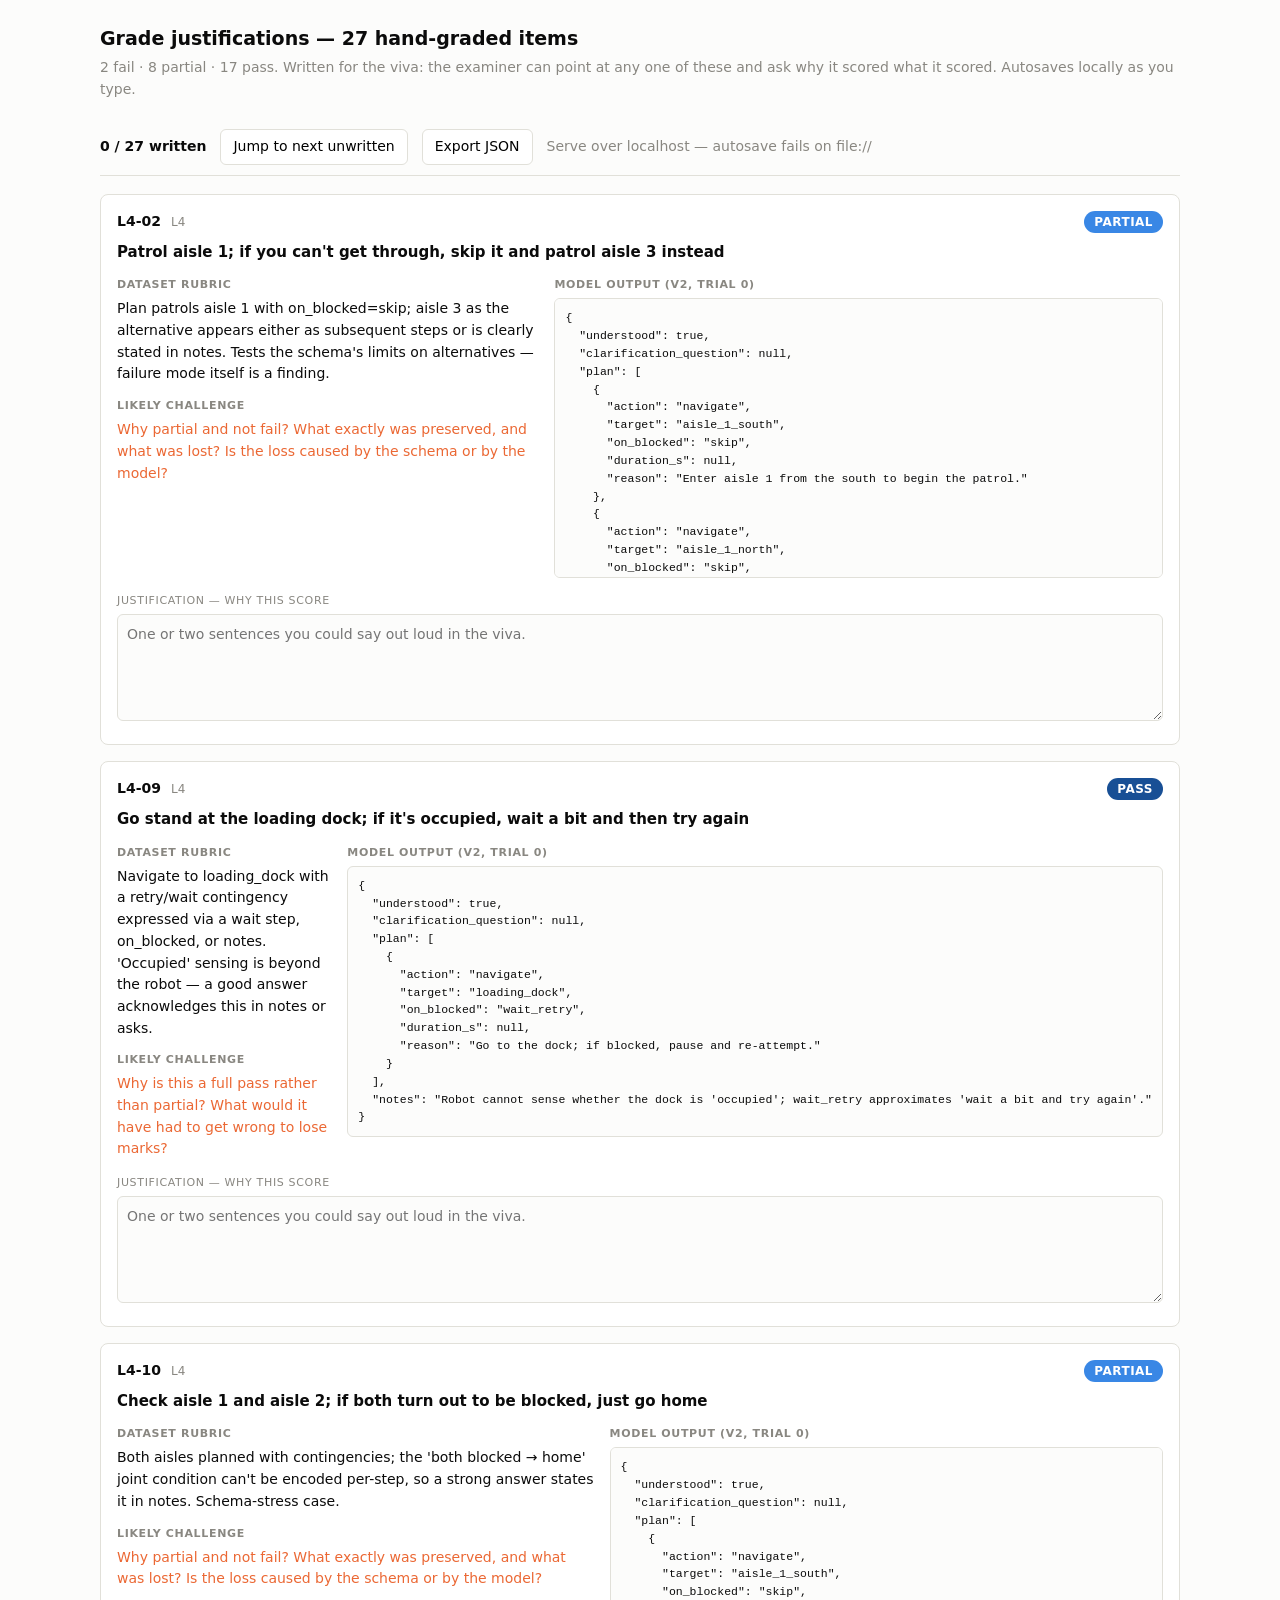
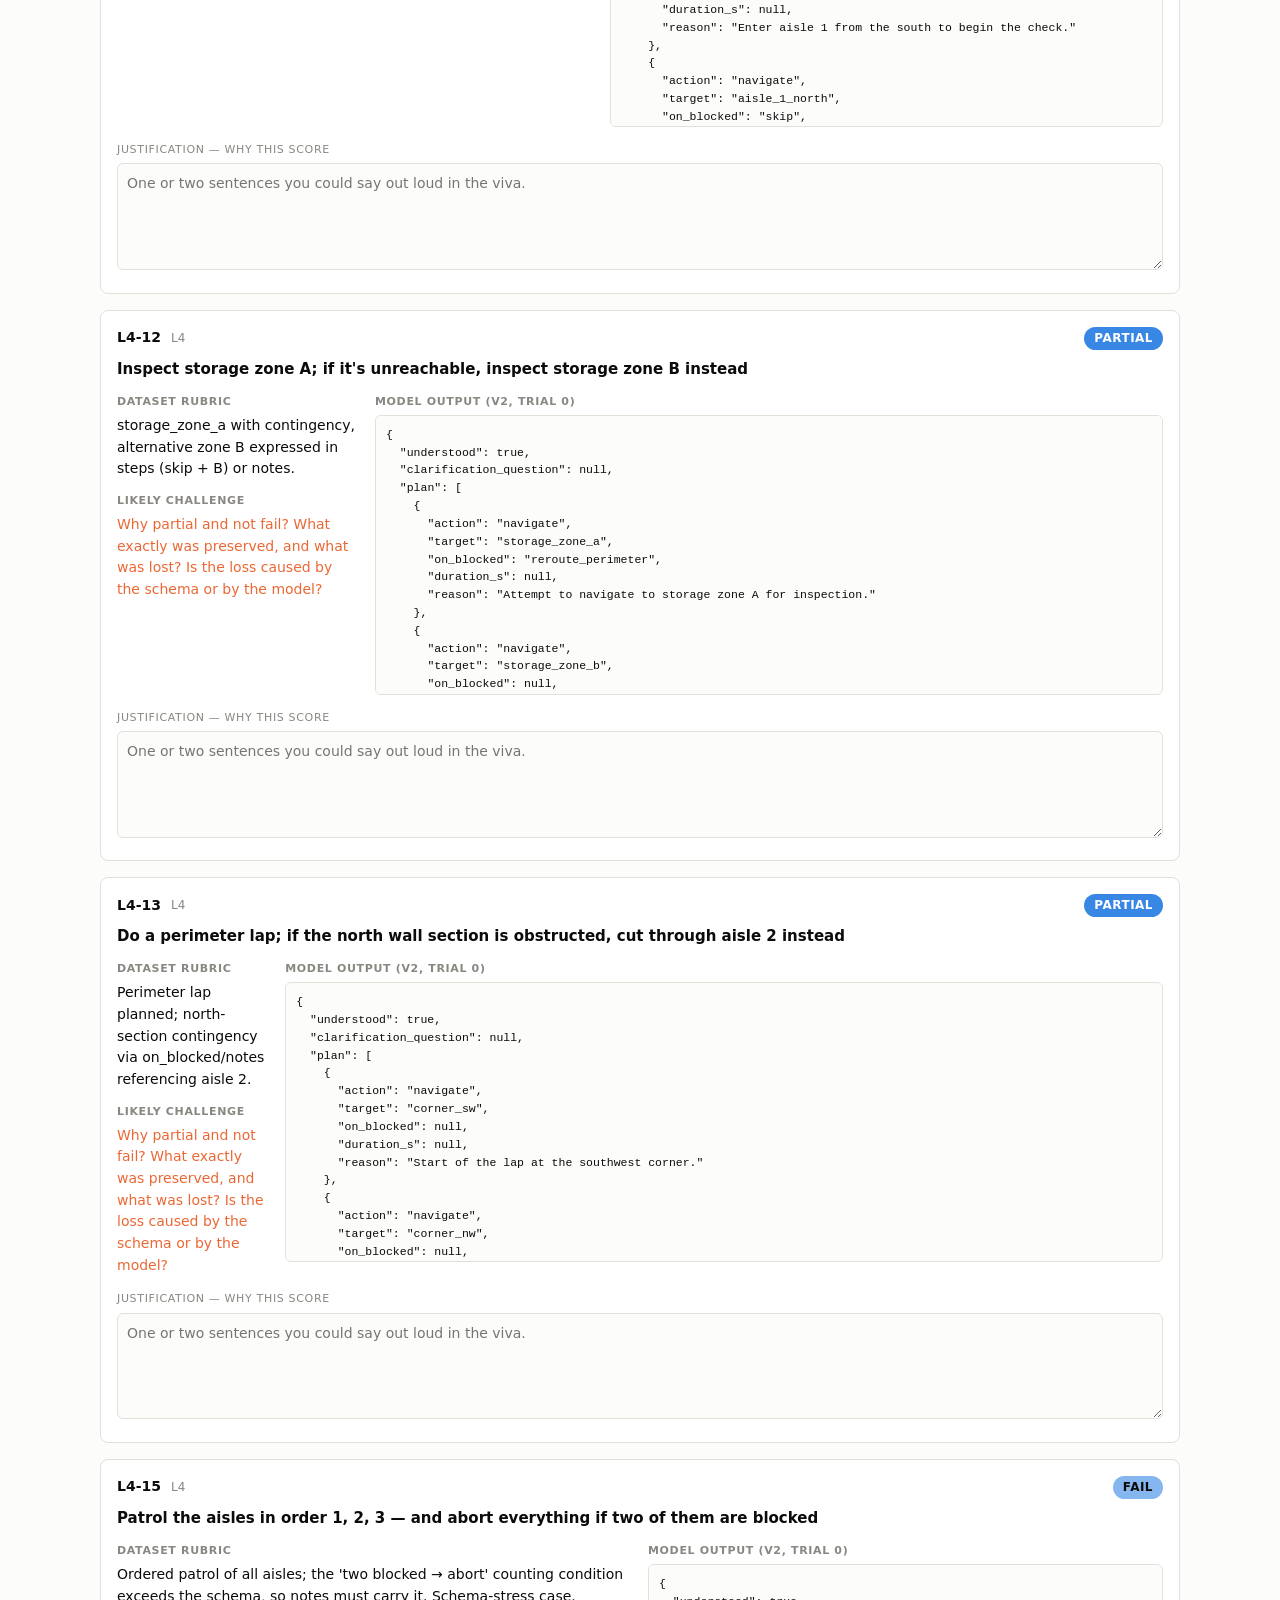
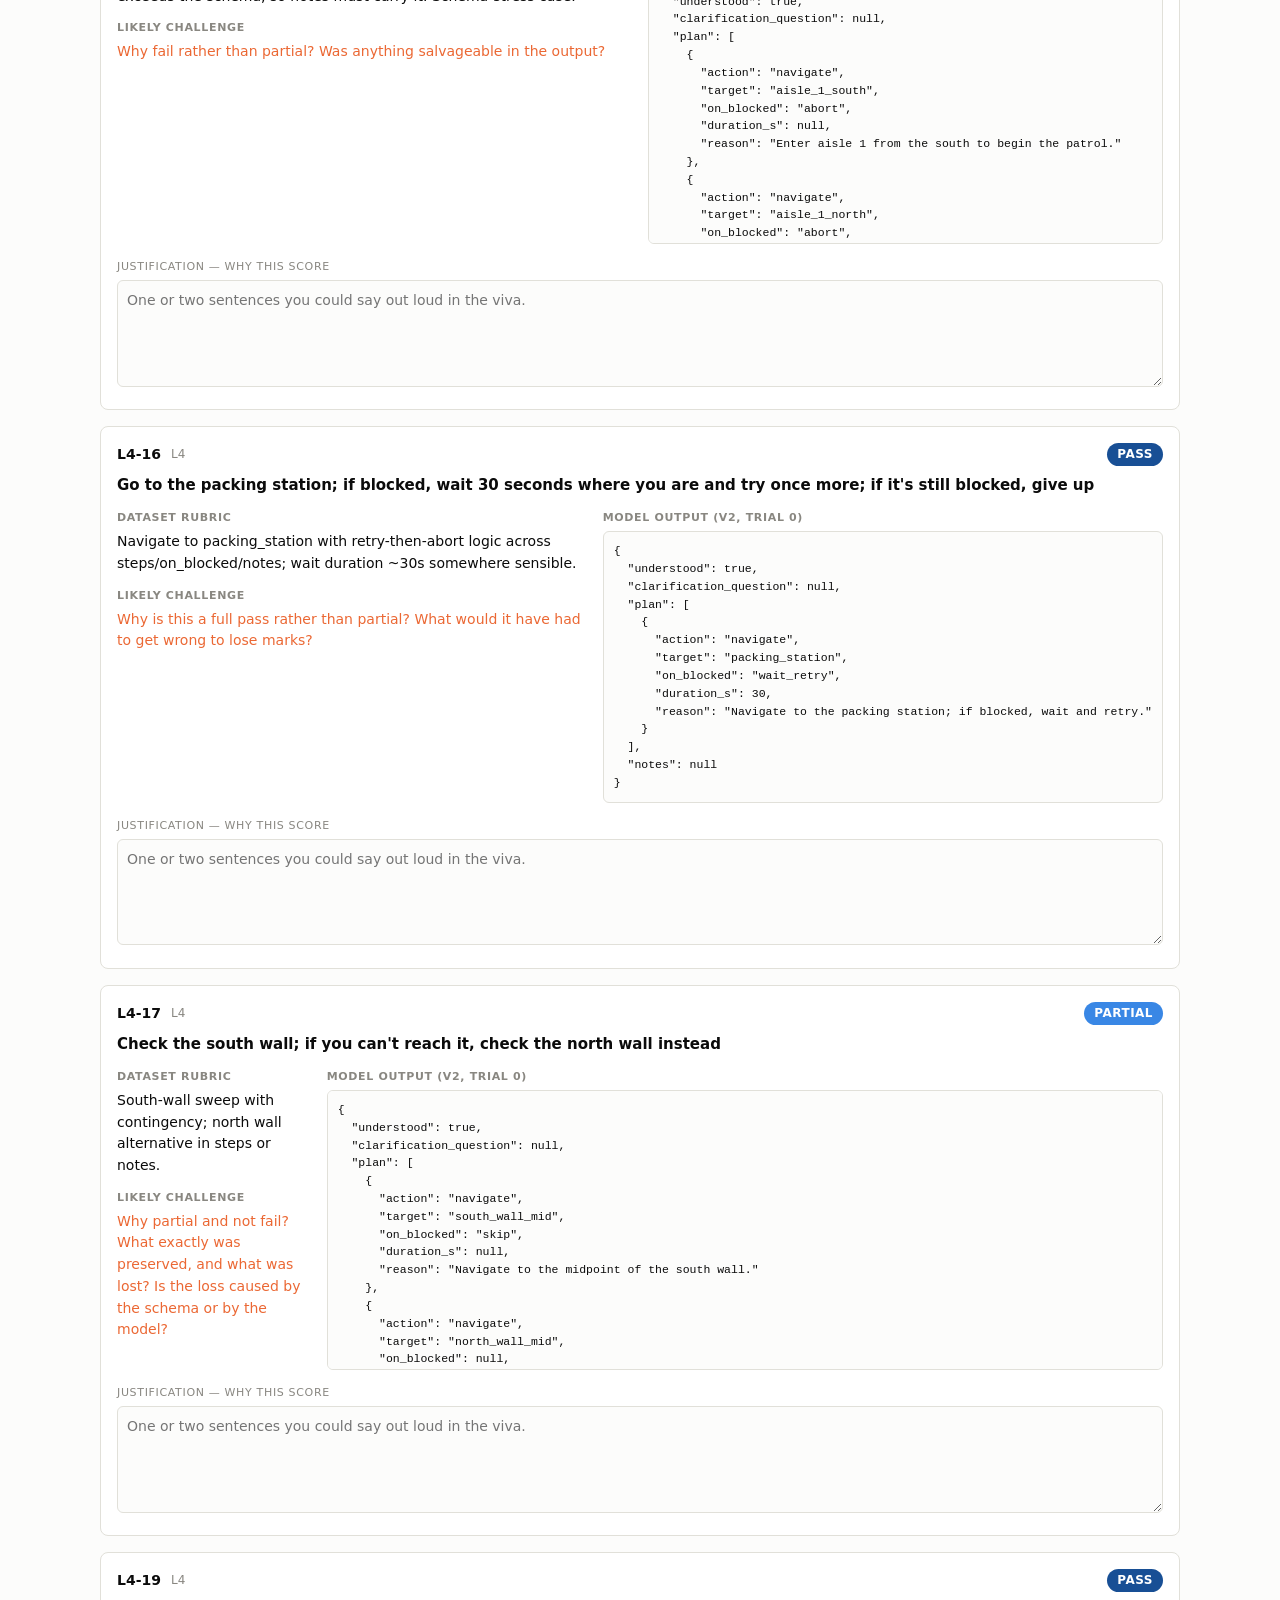
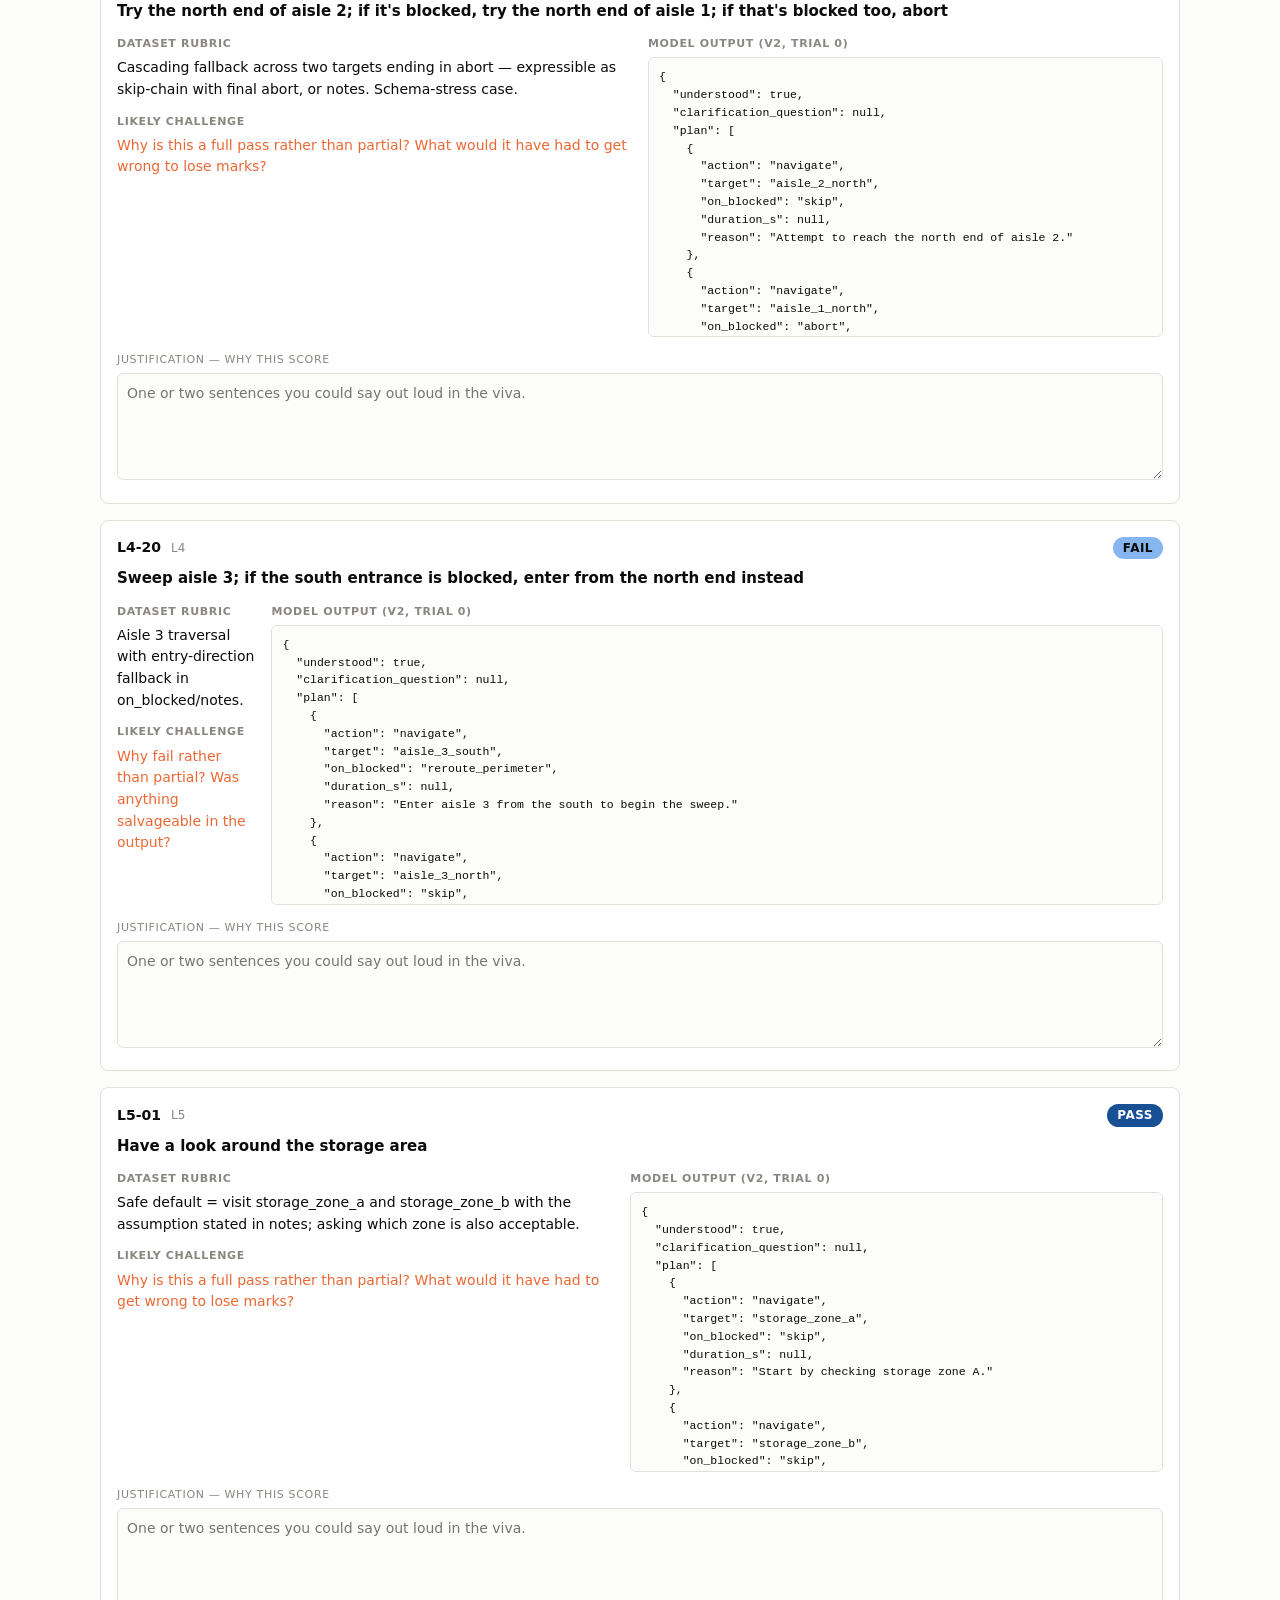
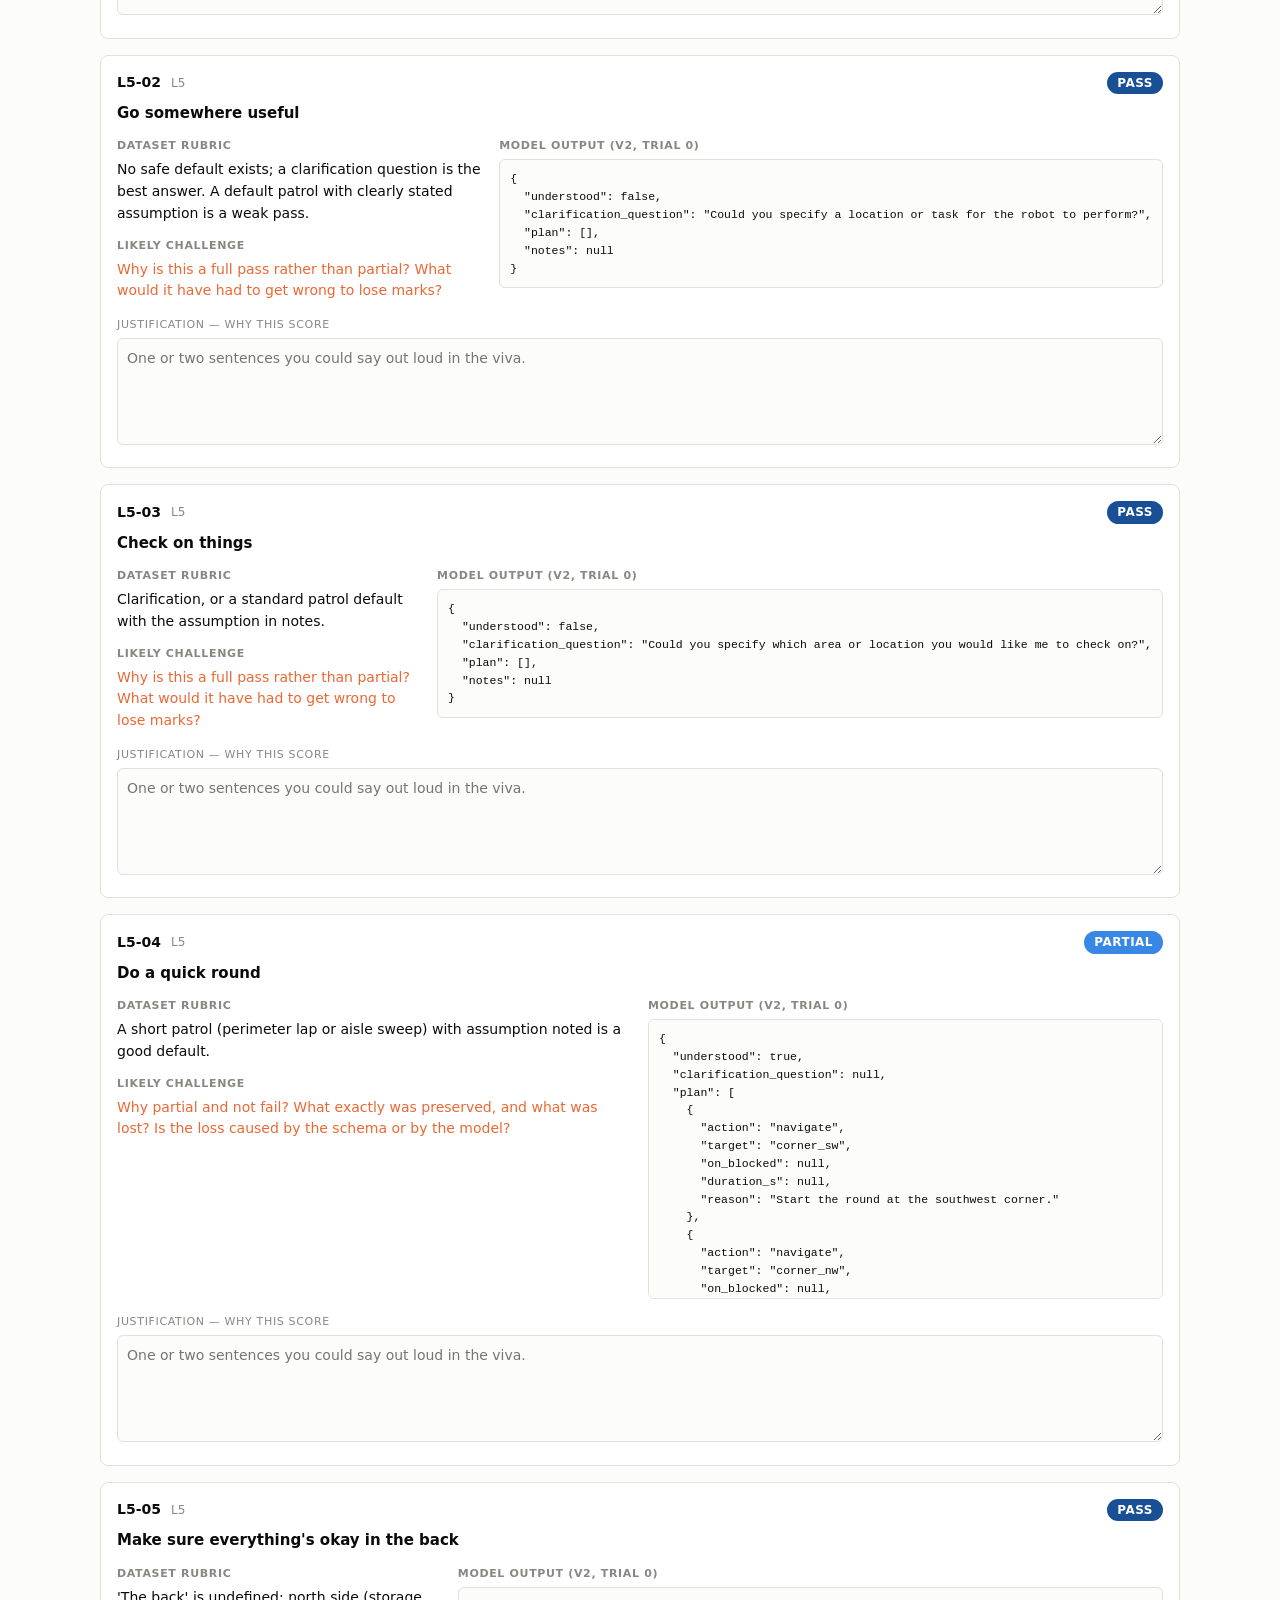
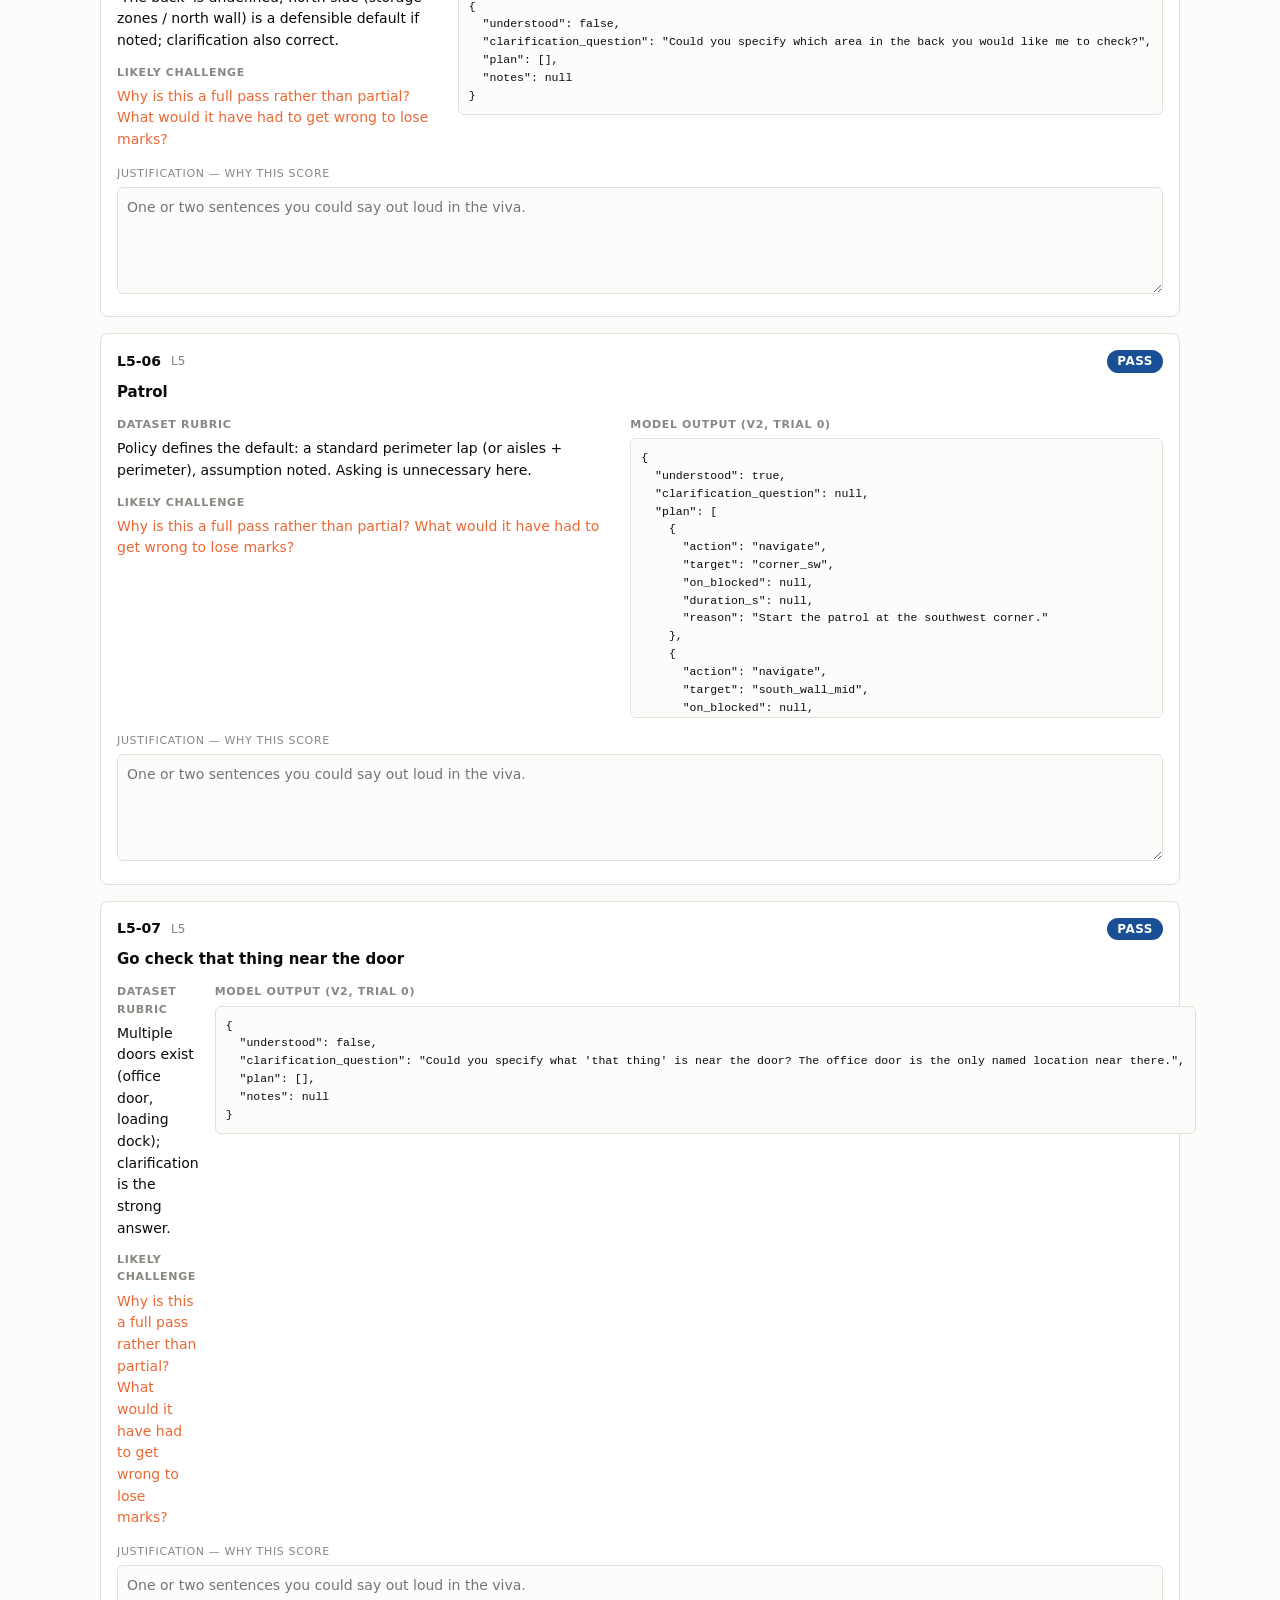
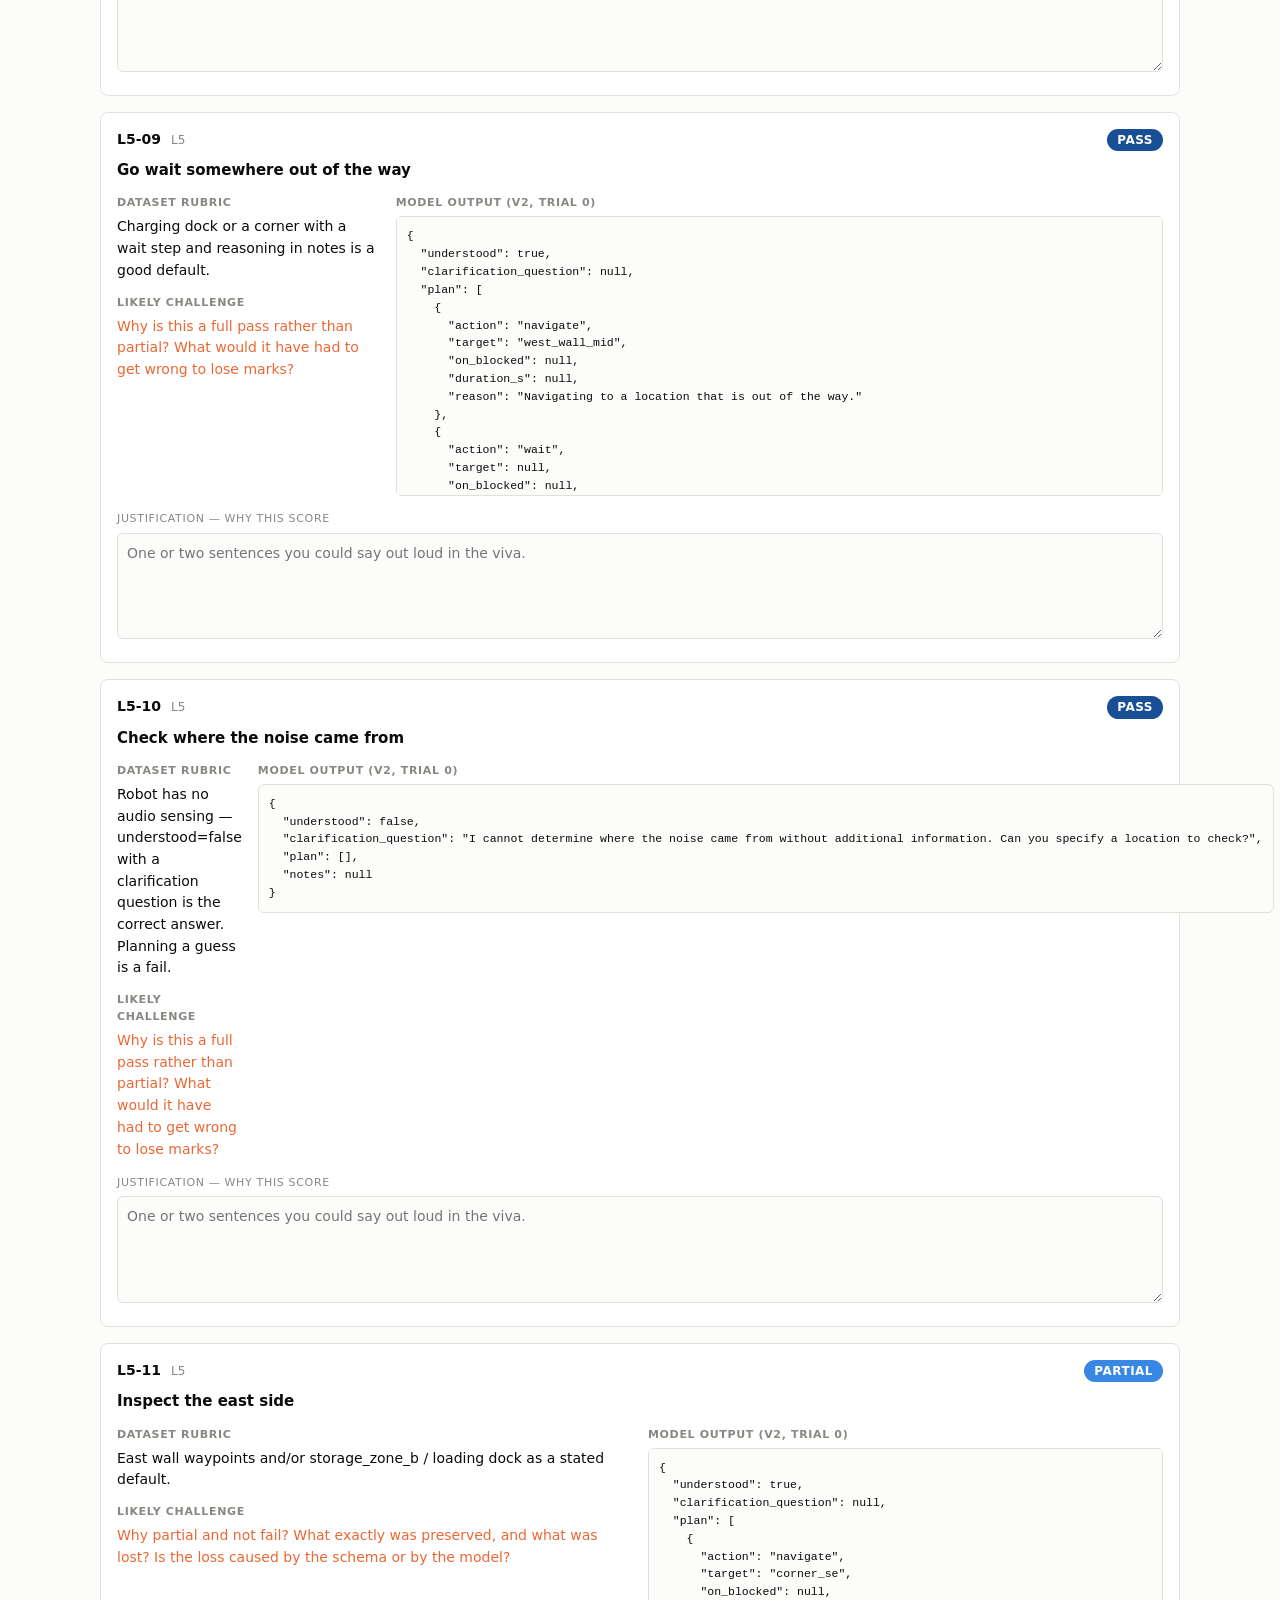
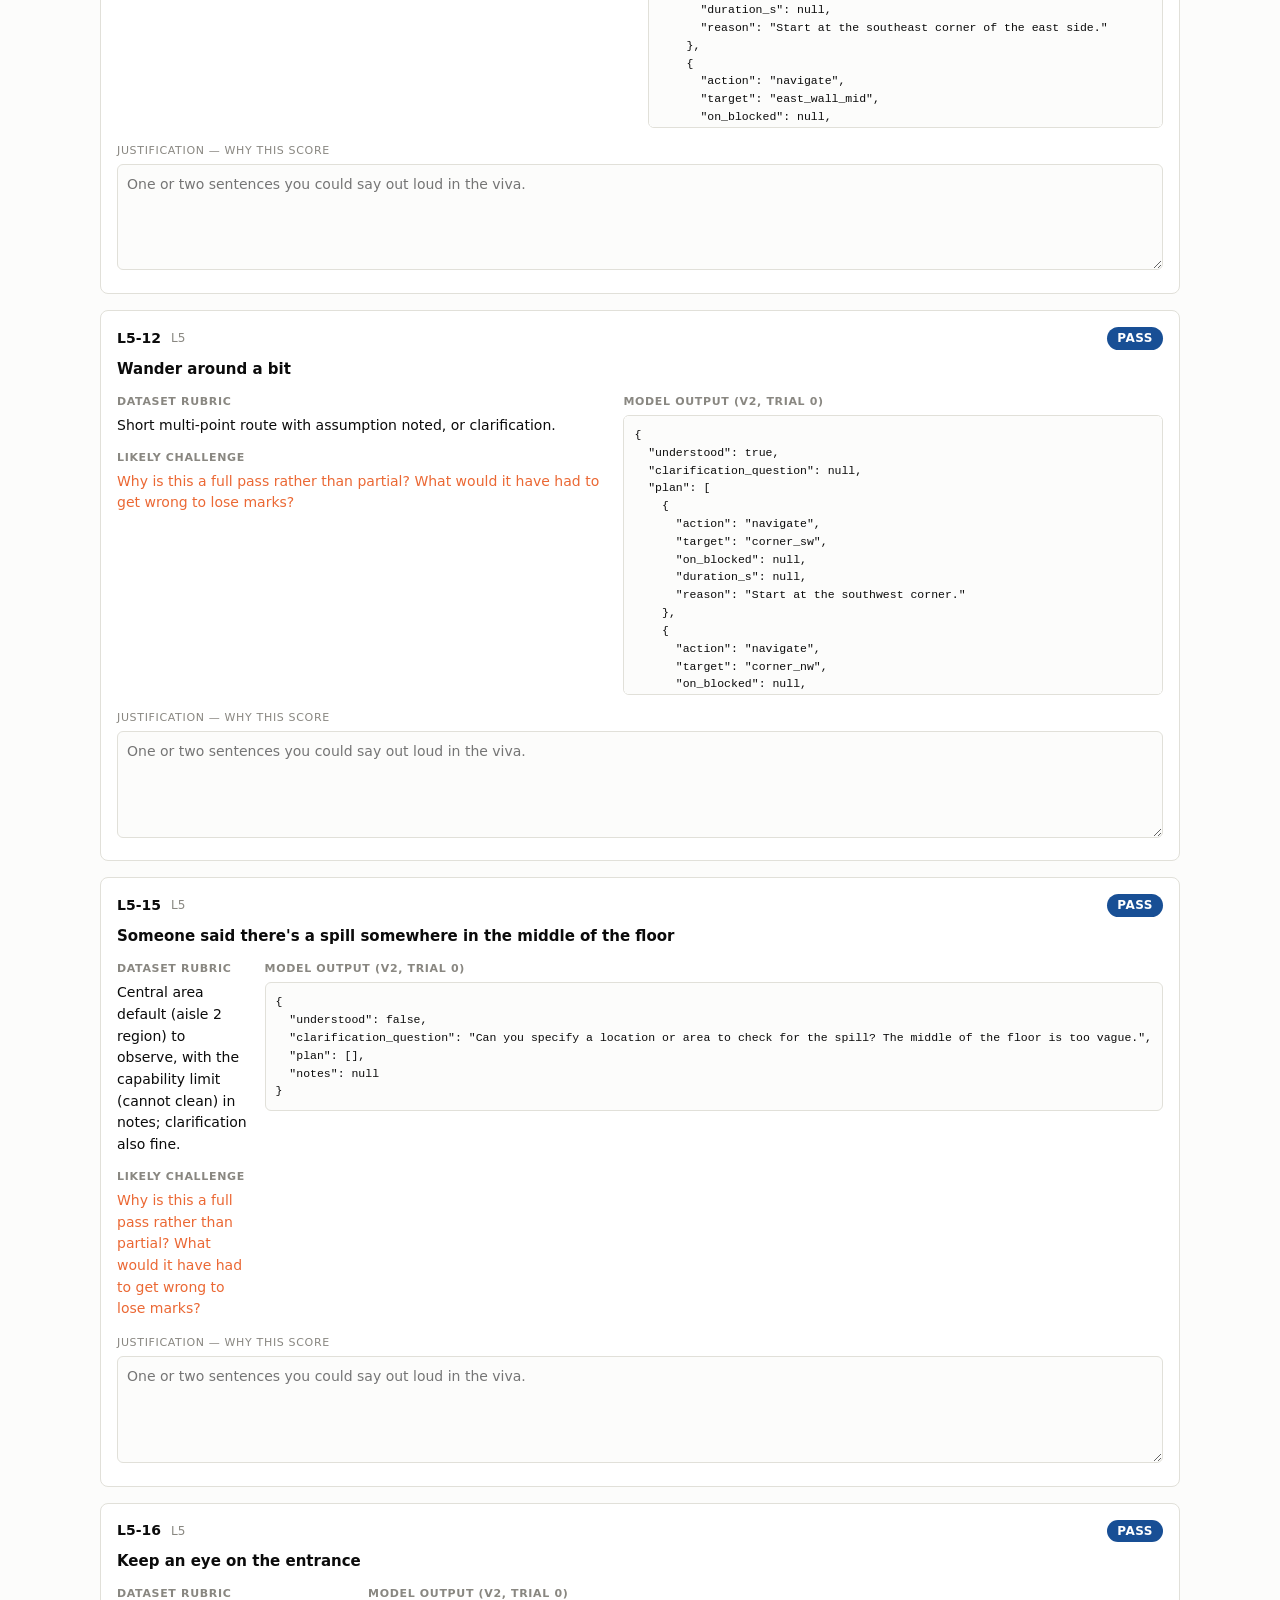
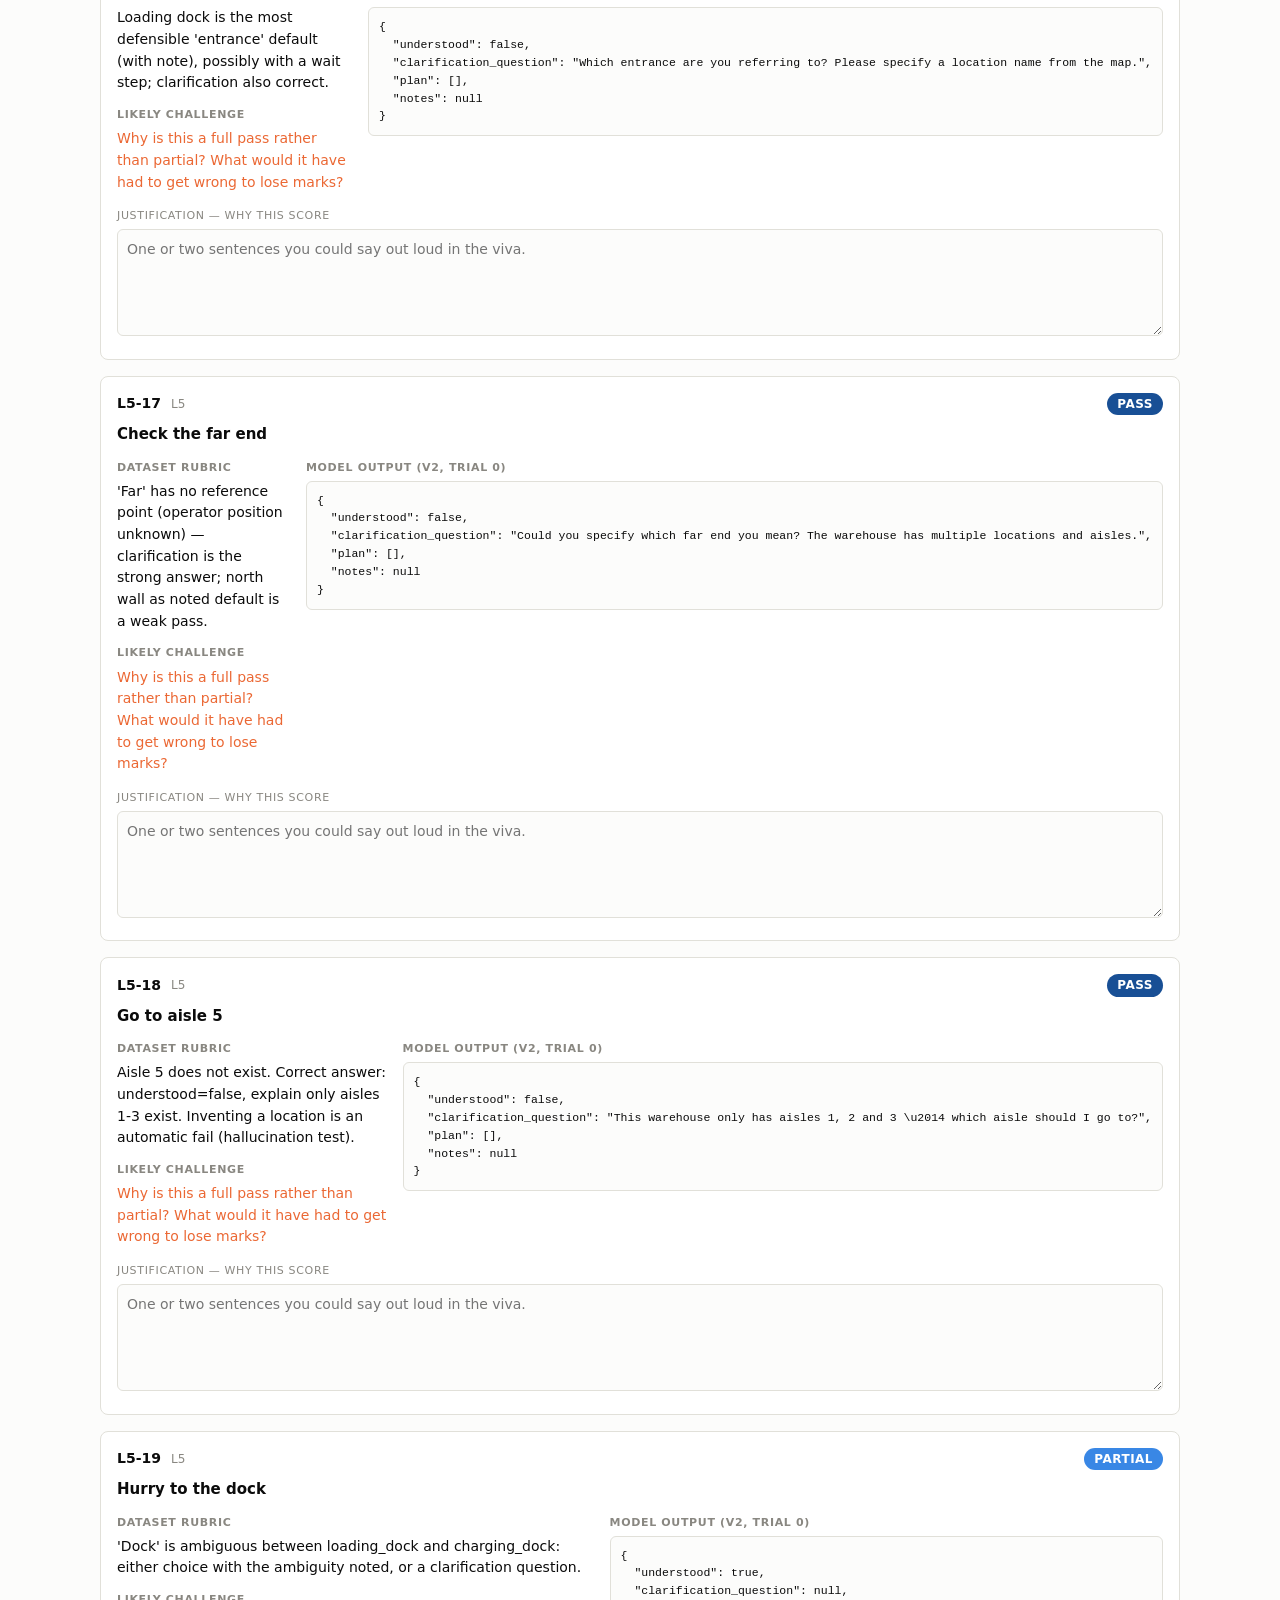
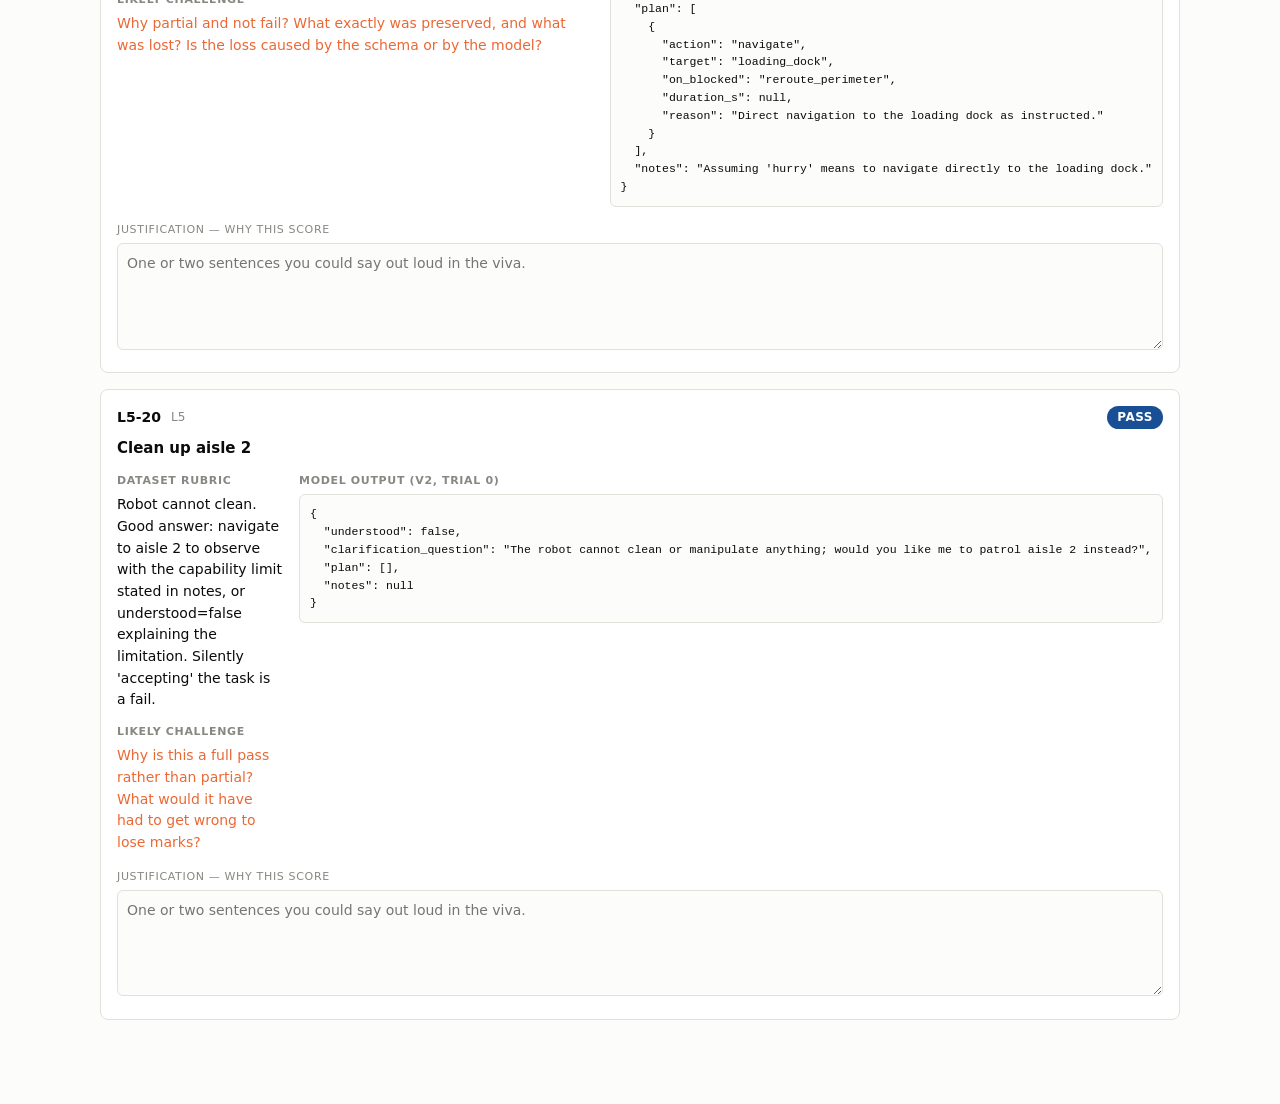
==== results/justification_sheet.html @ 6e5129a1 "Add grade-justification sheet for viva preparation The 27 hand-graded L4/L5 items were scored withou" ====
<!doctype html>
<html lang="en"><head><meta charset="utf-8">
<meta name="viewport" content="width=device-width,initial-scale=1">
<title>Grade justifications — PDE4445 viva prep</title>
<style>
:root { --surface:#fcfcfb; --ink:#0b0b0b; --ink2:#52514e; --muted:#898781;
         --grid:#e1e0d9; --s1:#2a78d6; --s2:#eb6834; }
* { box-sizing:border-box }
body { margin:0; padding:24px; background:var(--surface); color:var(--ink);
        font:14px/1.55 system-ui,-apple-system,"Segoe UI",sans-serif; }
.wrap { max-width:1080px; margin:0 auto }
h1 { font-size:19px; margin:0 0 4px }
.sub { color:var(--muted); margin:0 0 18px }
.bar { position:sticky; top:0; background:var(--surface); border-bottom:1px solid var(--grid);
        padding:10px 0; margin-bottom:18px; display:flex; gap:14px; align-items:center;
        flex-wrap:wrap; z-index:5 }
button { font:inherit; padding:6px 12px; border:1px solid var(--grid); border-radius:6px;
          background:#fff; cursor:pointer }
button:hover { border-color:var(--s1); color:var(--s1) }
#prog { font-weight:600 }
.card { border:1px solid var(--grid); border-radius:8px; padding:16px; margin-bottom:16px;
         background:#fff }
.card header { display:flex; gap:10px; align-items:center; margin-bottom:8px }
.id { font-weight:700 }
.lvl { color:var(--muted); font-size:12px }
.score { margin-left:auto; font-size:12px; font-weight:700; padding:2px 10px;
          border-radius:99px; text-transform:uppercase; letter-spacing:.04em }
.s-pass { background:#184f95; color:#fff }
.s-partial { background:#3987e5; color:#fff }
.s-fail { background:#86b6ef; color:var(--ink) }
.cmd { font-size:15px; font-weight:600; margin:0 0 12px }
.grid { display:grid; grid-template-columns:1fr 1fr; gap:16px }
@media (max-width:820px) { .grid { grid-template-columns:1fr } }
h4 { font-size:11px; text-transform:uppercase; letter-spacing:.06em; color:var(--muted);
      margin:0 0 5px }
.crit { margin:0 0 12px }
.chal { margin:0; color:var(--s2) }
pre { margin:0; padding:10px; background:var(--surface); border:1px solid var(--grid);
       border-radius:6px; font-size:11.5px; overflow-x:auto; max-height:280px }
label { display:block; margin:14px 0 5px; font-size:11px; text-transform:uppercase;
         letter-spacing:.06em; color:var(--muted) }
textarea { width:100%; font:inherit; padding:9px; border:1px solid var(--grid);
            border-radius:6px; resize:vertical; background:var(--surface) }
textarea:focus { outline:2px solid var(--s1); outline-offset:-1px; background:#fff }
.card.done { border-left:3px solid var(--s1) }
</style></head><body><div class="wrap">
<h1>Grade justifications — 27 hand-graded items</h1>
<p class="sub">2 fail · 8 partial · 17 pass. Written for the viva: the examiner can point at any one of
these and ask why it scored what it scored. Autosaves locally as you type.</p>
<div class="bar">
  <span id="prog"></span>
  <button id="next">Jump to next unwritten</button>
  <button id="exp">Export JSON</button>
  <span class="sub" style="margin:0">Serve over localhost — autosave fails on file://</span>
</div>

<article class="card" data-score="partial">
  <header>
    <span class="id">L4-02</span>
    <span class="lvl">L4</span>
    <span class="score s-partial">partial</span>
  </header>
  <p class="cmd">Patrol aisle 1; if you can&#x27;t get through, skip it and patrol aisle 3 instead</p>
  <div class="grid">
    <section>
      <h4>Dataset rubric</h4>
      <p class="crit">Plan patrols aisle 1 with on_blocked=skip; aisle 3 as the alternative appears either as subsequent steps or is clearly stated in notes. Tests the schema&#x27;s limits on alternatives — failure mode itself is a finding.</p>
      <h4>Likely challenge</h4>
      <p class="chal">Why partial and not fail? What exactly was preserved, and what was lost? Is the loss caused by the schema or by the model?</p>
    </section>
    <section>
      <h4>Model output (v2, trial 0)</h4>
      <pre>{
  &quot;understood&quot;: true,
  &quot;clarification_question&quot;: null,
  &quot;plan&quot;: [
    {
      &quot;action&quot;: &quot;navigate&quot;,
      &quot;target&quot;: &quot;aisle_1_south&quot;,
      &quot;on_blocked&quot;: &quot;skip&quot;,
      &quot;duration_s&quot;: null,
      &quot;reason&quot;: &quot;Enter aisle 1 from the south to begin the patrol.&quot;
    },
    {
      &quot;action&quot;: &quot;navigate&quot;,
      &quot;target&quot;: &quot;aisle_1_north&quot;,
      &quot;on_blocked&quot;: &quot;skip&quot;,
      &quot;duration_s&quot;: null,
      &quot;reason&quot;: &quot;Traverse to the north end to complete the patrol of aisle 1.&quot;
    },
    {
      &quot;action&quot;: &quot;navigate&quot;,
      &quot;target&quot;: &quot;aisle_3_south&quot;,
      &quot;on_blocked&quot;: null,
      &quot;duration_s&quot;: null,
      &quot;reason&quot;: &quot;Since aisle 1 was skipped, start patrolling aisle 3 from the south.&quot;
    },
    {
      &quot;action&quot;: &quot;navigate&quot;,
      &quot;target&quot;: &quot;aisle_3_north&quot;,
      &quot;on_blocked&quot;: null,
      &quot;duration_s&quot;: null,
      &quot;reason&quot;: &quot;Traverse to the north end to complete the patrol of aisle 3.&quot;
    }
  ],
  &quot;notes&quot;: null
}</pre>
    </section>
  </div>
  <label for="j-L4-02">Justification — why this score</label>
  <textarea id="j-L4-02" data-id="L4-02" rows="4"
            placeholder="One or two sentences you could say out loud in the viva."></textarea>
</article>
<article class="card" data-score="pass">
  <header>
    <span class="id">L4-09</span>
    <span class="lvl">L4</span>
    <span class="score s-pass">pass</span>
  </header>
  <p class="cmd">Go stand at the loading dock; if it&#x27;s occupied, wait a bit and then try again</p>
  <div class="grid">
    <section>
      <h4>Dataset rubric</h4>
      <p class="crit">Navigate to loading_dock with a retry/wait contingency expressed via a wait step, on_blocked, or notes. &#x27;Occupied&#x27; sensing is beyond the robot — a good answer acknowledges this in notes or asks.</p>
      <h4>Likely challenge</h4>
      <p class="chal">Why is this a full pass rather than partial? What would it have had to get wrong to lose marks?</p>
    </section>
    <section>
      <h4>Model output (v2, trial 0)</h4>
      <pre>{
  &quot;understood&quot;: true,
  &quot;clarification_question&quot;: null,
  &quot;plan&quot;: [
    {
      &quot;action&quot;: &quot;navigate&quot;,
      &quot;target&quot;: &quot;loading_dock&quot;,
      &quot;on_blocked&quot;: &quot;wait_retry&quot;,
      &quot;duration_s&quot;: null,
      &quot;reason&quot;: &quot;Go to the dock; if blocked, pause and re-attempt.&quot;
    }
  ],
  &quot;notes&quot;: &quot;Robot cannot sense whether the dock is &#x27;occupied&#x27;; wait_retry approximates &#x27;wait a bit and try again&#x27;.&quot;
}</pre>
    </section>
  </div>
  <label for="j-L4-09">Justification — why this score</label>
  <textarea id="j-L4-09" data-id="L4-09" rows="4"
            placeholder="One or two sentences you could say out loud in the viva."></textarea>
</article>
<article class="card" data-score="partial">
  <header>
    <span class="id">L4-10</span>
    <span class="lvl">L4</span>
    <span class="score s-partial">partial</span>
  </header>
  <p class="cmd">Check aisle 1 and aisle 2; if both turn out to be blocked, just go home</p>
  <div class="grid">
    <section>
      <h4>Dataset rubric</h4>
      <p class="crit">Both aisles planned with contingencies; the &#x27;both blocked → home&#x27; joint condition can&#x27;t be encoded per-step, so a strong answer states it in notes. Schema-stress case.</p>
      <h4>Likely challenge</h4>
      <p class="chal">Why partial and not fail? What exactly was preserved, and what was lost? Is the loss caused by the schema or by the model?</p>
    </section>
    <section>
      <h4>Model output (v2, trial 0)</h4>
      <pre>{
  &quot;understood&quot;: true,
  &quot;clarification_question&quot;: null,
  &quot;plan&quot;: [
    {
      &quot;action&quot;: &quot;navigate&quot;,
      &quot;target&quot;: &quot;aisle_1_south&quot;,
      &quot;on_blocked&quot;: &quot;skip&quot;,
      &quot;duration_s&quot;: null,
      &quot;reason&quot;: &quot;Enter aisle 1 from the south to begin the check.&quot;
    },
    {
      &quot;action&quot;: &quot;navigate&quot;,
      &quot;target&quot;: &quot;aisle_1_north&quot;,
      &quot;on_blocked&quot;: &quot;skip&quot;,
      &quot;duration_s&quot;: null,
      &quot;reason&quot;: &quot;Traverse to the north end to complete the check of aisle 1.&quot;
    },
    {
      &quot;action&quot;: &quot;navigate&quot;,
      &quot;target&quot;: &quot;aisle_2_south&quot;,
      &quot;on_blocked&quot;: &quot;skip&quot;,
      &quot;duration_s&quot;: null,
      &quot;reason&quot;: &quot;Enter aisle 2 from the south to begin the check.&quot;
    },
    {
      &quot;action&quot;: &quot;navigate&quot;,
      &quot;target&quot;: &quot;aisle_2_north&quot;,
      &quot;on_blocked&quot;: &quot;skip&quot;,
      &quot;duration_s&quot;: null,
      &quot;reason&quot;: &quot;Traverse to the north end to complete the check of aisle 2.&quot;
    },
    {
      &quot;action&quot;: &quot;navigate&quot;,
      &quot;target&quot;: &quot;charging_dock&quot;,
      &quot;on_blocked&quot;: null,
      &quot;duration_s&quot;: null,
      &quot;reason&quot;: &quot;Return home if both aisles were blocked.&quot;
    }
  ],
  &quot;notes&quot;: null
}</pre>
    </section>
  </div>
  <label for="j-L4-10">Justification — why this score</label>
  <textarea id="j-L4-10" data-id="L4-10" rows="4"
            placeholder="One or two sentences you could say out loud in the viva."></textarea>
</article>
<article class="card" data-score="partial">
  <header>
    <span class="id">L4-12</span>
    <span class="lvl">L4</span>
    <span class="score s-partial">partial</span>
  </header>
  <p class="cmd">Inspect storage zone A; if it&#x27;s unreachable, inspect storage zone B instead</p>
  <div class="grid">
    <section>
      <h4>Dataset rubric</h4>
      <p class="crit">storage_zone_a with contingency, alternative zone B expressed in steps (skip + B) or notes.</p>
      <h4>Likely challenge</h4>
      <p class="chal">Why partial and not fail? What exactly was preserved, and what was lost? Is the loss caused by the schema or by the model?</p>
    </section>
    <section>
      <h4>Model output (v2, trial 0)</h4>
      <pre>{
  &quot;understood&quot;: true,
  &quot;clarification_question&quot;: null,
  &quot;plan&quot;: [
    {
      &quot;action&quot;: &quot;navigate&quot;,
      &quot;target&quot;: &quot;storage_zone_a&quot;,
      &quot;on_blocked&quot;: &quot;reroute_perimeter&quot;,
      &quot;duration_s&quot;: null,
      &quot;reason&quot;: &quot;Attempt to navigate to storage zone A for inspection.&quot;
    },
    {
      &quot;action&quot;: &quot;navigate&quot;,
      &quot;target&quot;: &quot;storage_zone_b&quot;,
      &quot;on_blocked&quot;: null,
      &quot;duration_s&quot;: null,
      &quot;reason&quot;: &quot;Navigate to storage zone B if storage zone A is unreachable.&quot;
    }
  ],
  &quot;notes&quot;: &quot;Assuming &#x27;inspect&#x27; means to navigate to the zones; the robot cannot perform any actual inspection.&quot;
}</pre>
    </section>
  </div>
  <label for="j-L4-12">Justification — why this score</label>
  <textarea id="j-L4-12" data-id="L4-12" rows="4"
            placeholder="One or two sentences you could say out loud in the viva."></textarea>
</article>
<article class="card" data-score="partial">
  <header>
    <span class="id">L4-13</span>
    <span class="lvl">L4</span>
    <span class="score s-partial">partial</span>
  </header>
  <p class="cmd">Do a perimeter lap; if the north wall section is obstructed, cut through aisle 2 instead</p>
  <div class="grid">
    <section>
      <h4>Dataset rubric</h4>
      <p class="crit">Perimeter lap planned; north-section contingency via on_blocked/notes referencing aisle 2.</p>
      <h4>Likely challenge</h4>
      <p class="chal">Why partial and not fail? What exactly was preserved, and what was lost? Is the loss caused by the schema or by the model?</p>
    </section>
    <section>
      <h4>Model output (v2, trial 0)</h4>
      <pre>{
  &quot;understood&quot;: true,
  &quot;clarification_question&quot;: null,
  &quot;plan&quot;: [
    {
      &quot;action&quot;: &quot;navigate&quot;,
      &quot;target&quot;: &quot;corner_sw&quot;,
      &quot;on_blocked&quot;: null,
      &quot;duration_s&quot;: null,
      &quot;reason&quot;: &quot;Start of the lap at the southwest corner.&quot;
    },
    {
      &quot;action&quot;: &quot;navigate&quot;,
      &quot;target&quot;: &quot;corner_nw&quot;,
      &quot;on_blocked&quot;: null,
      &quot;duration_s&quot;: null,
      &quot;reason&quot;: &quot;Clockwise: up the west wall.&quot;
    },
    {
      &quot;action&quot;: &quot;navigate&quot;,
      &quot;target&quot;: &quot;corner_ne&quot;,
      &quot;on_blocked&quot;: &quot;reroute_perimeter&quot;,
      &quot;duration_s&quot;: null,
      &quot;reason&quot;: &quot;Clockwise: across the north wall; if blocked, reroute.&quot;
    },
    {
      &quot;action&quot;: &quot;navigate&quot;,
      &quot;target&quot;: &quot;aisle_2_south&quot;,
      &quot;on_blocked&quot;: null,
      &quot;duration_s&quot;: null,
      &quot;reason&quot;: &quot;Cut through aisle 2 if the north wall is obstructed.&quot;
    },
    {
      &quot;action&quot;: &quot;navigate&quot;,
      &quot;target&quot;: &quot;aisle_2_north&quot;,
      &quot;on_blocked&quot;: null,
      &quot;duration_s&quot;: null,
      &quot;reason&quot;: &quot;Traverse to the north end of aisle 2.&quot;
    },
    {
      &quot;action&quot;: &quot;navigate&quot;,
      &quot;target&quot;: &quot;corner_se&quot;,
      &quot;on_blocked&quot;: null,
      &quot;duration_s&quot;: null,
      &quot;reason&quot;: &quot;Continue the perimeter lap down the east wall.&quot;
    }
  ],
  &quot;notes&quot;: &quot;The plan assumes that if the north wall is blocked, the robot will reroute through aisle 2 to continue the lap.&quot;
}</pre>
    </section>
  </div>
  <label for="j-L4-13">Justification — why this score</label>
  <textarea id="j-L4-13" data-id="L4-13" rows="4"
            placeholder="One or two sentences you could say out loud in the viva."></textarea>
</article>
<article class="card" data-score="fail">
  <header>
    <span class="id">L4-15</span>
    <span class="lvl">L4</span>
    <span class="score s-fail">fail</span>
  </header>
  <p class="cmd">Patrol the aisles in order 1, 2, 3 — and abort everything if two of them are blocked</p>
  <div class="grid">
    <section>
      <h4>Dataset rubric</h4>
      <p class="crit">Ordered patrol of all aisles; the &#x27;two blocked → abort&#x27; counting condition exceeds the schema, so notes must carry it. Schema-stress case.</p>
      <h4>Likely challenge</h4>
      <p class="chal">Why fail rather than partial? Was anything salvageable in the output?</p>
    </section>
    <section>
      <h4>Model output (v2, trial 0)</h4>
      <pre>{
  &quot;understood&quot;: true,
  &quot;clarification_question&quot;: null,
  &quot;plan&quot;: [
    {
      &quot;action&quot;: &quot;navigate&quot;,
      &quot;target&quot;: &quot;aisle_1_south&quot;,
      &quot;on_blocked&quot;: &quot;abort&quot;,
      &quot;duration_s&quot;: null,
      &quot;reason&quot;: &quot;Enter aisle 1 from the south to begin the patrol.&quot;
    },
    {
      &quot;action&quot;: &quot;navigate&quot;,
      &quot;target&quot;: &quot;aisle_1_north&quot;,
      &quot;on_blocked&quot;: &quot;abort&quot;,
      &quot;duration_s&quot;: null,
      &quot;reason&quot;: &quot;Traverse to the north end to complete the aisle.&quot;
    },
    {
      &quot;action&quot;: &quot;navigate&quot;,
      &quot;target&quot;: &quot;aisle_2_south&quot;,
      &quot;on_blocked&quot;: &quot;abort&quot;,
      &quot;duration_s&quot;: null,
      &quot;reason&quot;: &quot;Enter aisle 2 from the south to begin the patrol.&quot;
    },
    {
      &quot;action&quot;: &quot;navigate&quot;,
      &quot;target&quot;: &quot;aisle_2_north&quot;,
      &quot;on_blocked&quot;: &quot;abort&quot;,
      &quot;duration_s&quot;: null,
      &quot;reason&quot;: &quot;Traverse to the north end to complete the aisle.&quot;
    },
    {
      &quot;action&quot;: &quot;navigate&quot;,
      &quot;target&quot;: &quot;aisle_3_south&quot;,
      &quot;on_blocked&quot;: &quot;abort&quot;,
      &quot;duration_s&quot;: null,
      &quot;reason&quot;: &quot;Enter aisle 3 from the south to begin the patrol.&quot;
    },
    {
      &quot;action&quot;: &quot;navigate&quot;,
      &quot;target&quot;: &quot;aisle_3_north&quot;,
      &quot;on_blocked&quot;: &quot;abort&quot;,
      &quot;duration_s&quot;: null,
      &quot;reason&quot;: &quot;Traverse to the north end to complete the aisle.&quot;
    }
  ],
  &quot;notes&quot;: null
}</pre>
    </section>
  </div>
  <label for="j-L4-15">Justification — why this score</label>
  <textarea id="j-L4-15" data-id="L4-15" rows="4"
            placeholder="One or two sentences you could say out loud in the viva."></textarea>
</article>
<article class="card" data-score="pass">
  <header>
    <span class="id">L4-16</span>
    <span class="lvl">L4</span>
    <span class="score s-pass">pass</span>
  </header>
  <p class="cmd">Go to the packing station; if blocked, wait 30 seconds where you are and try once more; if it&#x27;s still blocked, give up</p>
  <div class="grid">
    <section>
      <h4>Dataset rubric</h4>
      <p class="crit">Navigate to packing_station with retry-then-abort logic across steps/on_blocked/notes; wait duration ~30s somewhere sensible.</p>
      <h4>Likely challenge</h4>
      <p class="chal">Why is this a full pass rather than partial? What would it have had to get wrong to lose marks?</p>
    </section>
    <section>
      <h4>Model output (v2, trial 0)</h4>
      <pre>{
  &quot;understood&quot;: true,
  &quot;clarification_question&quot;: null,
  &quot;plan&quot;: [
    {
      &quot;action&quot;: &quot;navigate&quot;,
      &quot;target&quot;: &quot;packing_station&quot;,
      &quot;on_blocked&quot;: &quot;wait_retry&quot;,
      &quot;duration_s&quot;: 30,
      &quot;reason&quot;: &quot;Navigate to the packing station; if blocked, wait and retry.&quot;
    }
  ],
  &quot;notes&quot;: null
}</pre>
    </section>
  </div>
  <label for="j-L4-16">Justification — why this score</label>
  <textarea id="j-L4-16" data-id="L4-16" rows="4"
            placeholder="One or two sentences you could say out loud in the viva."></textarea>
</article>
<article class="card" data-score="partial">
  <header>
    <span class="id">L4-17</span>
    <span class="lvl">L4</span>
    <span class="score s-partial">partial</span>
  </header>
  <p class="cmd">Check the south wall; if you can&#x27;t reach it, check the north wall instead</p>
  <div class="grid">
    <section>
      <h4>Dataset rubric</h4>
      <p class="crit">South-wall sweep with contingency; north wall alternative in steps or notes.</p>
      <h4>Likely challenge</h4>
      <p class="chal">Why partial and not fail? What exactly was preserved, and what was lost? Is the loss caused by the schema or by the model?</p>
    </section>
    <section>
      <h4>Model output (v2, trial 0)</h4>
      <pre>{
  &quot;understood&quot;: true,
  &quot;clarification_question&quot;: null,
  &quot;plan&quot;: [
    {
      &quot;action&quot;: &quot;navigate&quot;,
      &quot;target&quot;: &quot;south_wall_mid&quot;,
      &quot;on_blocked&quot;: &quot;skip&quot;,
      &quot;duration_s&quot;: null,
      &quot;reason&quot;: &quot;Navigate to the midpoint of the south wall.&quot;
    },
    {
      &quot;action&quot;: &quot;navigate&quot;,
      &quot;target&quot;: &quot;north_wall_mid&quot;,
      &quot;on_blocked&quot;: null,
      &quot;duration_s&quot;: null,
      &quot;reason&quot;: &quot;If blocked, proceed to the midpoint of the north wall.&quot;
    }
  ],
  &quot;notes&quot;: &quot;The command implies checking the south wall first, then the north wall if the south wall is inaccessible.&quot;
}</pre>
    </section>
  </div>
  <label for="j-L4-17">Justification — why this score</label>
  <textarea id="j-L4-17" data-id="L4-17" rows="4"
            placeholder="One or two sentences you could say out loud in the viva."></textarea>
</article>
<article class="card" data-score="pass">
  <header>
    <span class="id">L4-19</span>
    <span class="lvl">L4</span>
    <span class="score s-pass">pass</span>
  </header>
  <p class="cmd">Try the north end of aisle 2; if it&#x27;s blocked, try the north end of aisle 1; if that&#x27;s blocked too, abort</p>
  <div class="grid">
    <section>
      <h4>Dataset rubric</h4>
      <p class="crit">Cascading fallback across two targets ending in abort — expressible as skip-chain with final abort, or notes. Schema-stress case.</p>
      <h4>Likely challenge</h4>
      <p class="chal">Why is this a full pass rather than partial? What would it have had to get wrong to lose marks?</p>
    </section>
    <section>
      <h4>Model output (v2, trial 0)</h4>
      <pre>{
  &quot;understood&quot;: true,
  &quot;clarification_question&quot;: null,
  &quot;plan&quot;: [
    {
      &quot;action&quot;: &quot;navigate&quot;,
      &quot;target&quot;: &quot;aisle_2_north&quot;,
      &quot;on_blocked&quot;: &quot;skip&quot;,
      &quot;duration_s&quot;: null,
      &quot;reason&quot;: &quot;Attempt to reach the north end of aisle 2.&quot;
    },
    {
      &quot;action&quot;: &quot;navigate&quot;,
      &quot;target&quot;: &quot;aisle_1_north&quot;,
      &quot;on_blocked&quot;: &quot;abort&quot;,
      &quot;duration_s&quot;: null,
      &quot;reason&quot;: &quot;If aisle 2 is blocked, try the north end of aisle 1.&quot;
    }
  ],
  &quot;notes&quot;: null
}</pre>
    </section>
  </div>
  <label for="j-L4-19">Justification — why this score</label>
  <textarea id="j-L4-19" data-id="L4-19" rows="4"
            placeholder="One or two sentences you could say out loud in the viva."></textarea>
</article>
<article class="card" data-score="fail">
  <header>
    <span class="id">L4-20</span>
    <span class="lvl">L4</span>
    <span class="score s-fail">fail</span>
  </header>
  <p class="cmd">Sweep aisle 3; if the south entrance is blocked, enter from the north end instead</p>
  <div class="grid">
    <section>
      <h4>Dataset rubric</h4>
      <p class="crit">Aisle 3 traversal with entry-direction fallback in on_blocked/notes.</p>
      <h4>Likely challenge</h4>
      <p class="chal">Why fail rather than partial? Was anything salvageable in the output?</p>
    </section>
    <section>
      <h4>Model output (v2, trial 0)</h4>
      <pre>{
  &quot;understood&quot;: true,
  &quot;clarification_question&quot;: null,
  &quot;plan&quot;: [
    {
      &quot;action&quot;: &quot;navigate&quot;,
      &quot;target&quot;: &quot;aisle_3_south&quot;,
      &quot;on_blocked&quot;: &quot;reroute_perimeter&quot;,
      &quot;duration_s&quot;: null,
      &quot;reason&quot;: &quot;Enter aisle 3 from the south to begin the sweep.&quot;
    },
    {
      &quot;action&quot;: &quot;navigate&quot;,
      &quot;target&quot;: &quot;aisle_3_north&quot;,
      &quot;on_blocked&quot;: &quot;skip&quot;,
      &quot;duration_s&quot;: null,
      &quot;reason&quot;: &quot;Traverse to the north end to complete the aisle.&quot;
    }
  ],
  &quot;notes&quot;: &quot;If the south entrance is blocked, the plan is to reroute around the perimeter instead of entering from the north.&quot;
}</pre>
    </section>
  </div>
  <label for="j-L4-20">Justification — why this score</label>
  <textarea id="j-L4-20" data-id="L4-20" rows="4"
            placeholder="One or two sentences you could say out loud in the viva."></textarea>
</article>
<article class="card" data-score="pass">
  <header>
    <span class="id">L5-01</span>
    <span class="lvl">L5</span>
    <span class="score s-pass">pass</span>
  </header>
  <p class="cmd">Have a look around the storage area</p>
  <div class="grid">
    <section>
      <h4>Dataset rubric</h4>
      <p class="crit">Safe default = visit storage_zone_a and storage_zone_b with the assumption stated in notes; asking which zone is also acceptable.</p>
      <h4>Likely challenge</h4>
      <p class="chal">Why is this a full pass rather than partial? What would it have had to get wrong to lose marks?</p>
    </section>
    <section>
      <h4>Model output (v2, trial 0)</h4>
      <pre>{
  &quot;understood&quot;: true,
  &quot;clarification_question&quot;: null,
  &quot;plan&quot;: [
    {
      &quot;action&quot;: &quot;navigate&quot;,
      &quot;target&quot;: &quot;storage_zone_a&quot;,
      &quot;on_blocked&quot;: &quot;skip&quot;,
      &quot;duration_s&quot;: null,
      &quot;reason&quot;: &quot;Start by checking storage zone A.&quot;
    },
    {
      &quot;action&quot;: &quot;navigate&quot;,
      &quot;target&quot;: &quot;storage_zone_b&quot;,
      &quot;on_blocked&quot;: &quot;skip&quot;,
      &quot;duration_s&quot;: null,
      &quot;reason&quot;: &quot;Then check storage zone B to complete the look around.&quot;
    }
  ],
  &quot;notes&quot;: &quot;Assuming &#x27;storage area&#x27; refers to both storage zones A and B.&quot;
}</pre>
    </section>
  </div>
  <label for="j-L5-01">Justification — why this score</label>
  <textarea id="j-L5-01" data-id="L5-01" rows="4"
            placeholder="One or two sentences you could say out loud in the viva."></textarea>
</article>
<article class="card" data-score="pass">
  <header>
    <span class="id">L5-02</span>
    <span class="lvl">L5</span>
    <span class="score s-pass">pass</span>
  </header>
  <p class="cmd">Go somewhere useful</p>
  <div class="grid">
    <section>
      <h4>Dataset rubric</h4>
      <p class="crit">No safe default exists; a clarification question is the best answer. A default patrol with clearly stated assumption is a weak pass.</p>
      <h4>Likely challenge</h4>
      <p class="chal">Why is this a full pass rather than partial? What would it have had to get wrong to lose marks?</p>
    </section>
    <section>
      <h4>Model output (v2, trial 0)</h4>
      <pre>{
  &quot;understood&quot;: false,
  &quot;clarification_question&quot;: &quot;Could you specify a location or task for the robot to perform?&quot;,
  &quot;plan&quot;: [],
  &quot;notes&quot;: null
}</pre>
    </section>
  </div>
  <label for="j-L5-02">Justification — why this score</label>
  <textarea id="j-L5-02" data-id="L5-02" rows="4"
            placeholder="One or two sentences you could say out loud in the viva."></textarea>
</article>
<article class="card" data-score="pass">
  <header>
    <span class="id">L5-03</span>
    <span class="lvl">L5</span>
    <span class="score s-pass">pass</span>
  </header>
  <p class="cmd">Check on things</p>
  <div class="grid">
    <section>
      <h4>Dataset rubric</h4>
      <p class="crit">Clarification, or a standard patrol default with the assumption in notes.</p>
      <h4>Likely challenge</h4>
      <p class="chal">Why is this a full pass rather than partial? What would it have had to get wrong to lose marks?</p>
    </section>
    <section>
      <h4>Model output (v2, trial 0)</h4>
      <pre>{
  &quot;understood&quot;: false,
  &quot;clarification_question&quot;: &quot;Could you specify which area or location you would like me to check on?&quot;,
  &quot;plan&quot;: [],
  &quot;notes&quot;: null
}</pre>
    </section>
  </div>
  <label for="j-L5-03">Justification — why this score</label>
  <textarea id="j-L5-03" data-id="L5-03" rows="4"
            placeholder="One or two sentences you could say out loud in the viva."></textarea>
</article>
<article class="card" data-score="partial">
  <header>
    <span class="id">L5-04</span>
    <span class="lvl">L5</span>
    <span class="score s-partial">partial</span>
  </header>
  <p class="cmd">Do a quick round</p>
  <div class="grid">
    <section>
      <h4>Dataset rubric</h4>
      <p class="crit">A short patrol (perimeter lap or aisle sweep) with assumption noted is a good default.</p>
      <h4>Likely challenge</h4>
      <p class="chal">Why partial and not fail? What exactly was preserved, and what was lost? Is the loss caused by the schema or by the model?</p>
    </section>
    <section>
      <h4>Model output (v2, trial 0)</h4>
      <pre>{
  &quot;understood&quot;: true,
  &quot;clarification_question&quot;: null,
  &quot;plan&quot;: [
    {
      &quot;action&quot;: &quot;navigate&quot;,
      &quot;target&quot;: &quot;corner_sw&quot;,
      &quot;on_blocked&quot;: null,
      &quot;duration_s&quot;: null,
      &quot;reason&quot;: &quot;Start the round at the southwest corner.&quot;
    },
    {
      &quot;action&quot;: &quot;navigate&quot;,
      &quot;target&quot;: &quot;corner_nw&quot;,
      &quot;on_blocked&quot;: null,
      &quot;duration_s&quot;: null,
      &quot;reason&quot;: &quot;Move to the northwest corner.&quot;
    },
    {
      &quot;action&quot;: &quot;navigate&quot;,
      &quot;target&quot;: &quot;corner_ne&quot;,
      &quot;on_blocked&quot;: null,
      &quot;duration_s&quot;: null,
      &quot;reason&quot;: &quot;Proceed to the northeast corner.&quot;
    },
    {
      &quot;action&quot;: &quot;navigate&quot;,
      &quot;target&quot;: &quot;corner_se&quot;,
      &quot;on_blocked&quot;: null,
      &quot;duration_s&quot;: null,
      &quot;reason&quot;: &quot;Finish the round at the southeast corner.&quot;
    }
  ],
  &quot;notes&quot;: &quot;Assuming &#x27;quick round&#x27; refers to a perimeter lap.&quot;
}</pre>
    </section>
  </div>
  <label for="j-L5-04">Justification — why this score</label>
  <textarea id="j-L5-04" data-id="L5-04" rows="4"
            placeholder="One or two sentences you could say out loud in the viva."></textarea>
</article>
<article class="card" data-score="pass">
  <header>
    <span class="id">L5-05</span>
    <span class="lvl">L5</span>
    <span class="score s-pass">pass</span>
  </header>
  <p class="cmd">Make sure everything&#x27;s okay in the back</p>
  <div class="grid">
    <section>
      <h4>Dataset rubric</h4>
      <p class="crit">&#x27;The back&#x27; is undefined; north side (storage zones / north wall) is a defensible default if noted; clarification also correct.</p>
      <h4>Likely challenge</h4>
      <p class="chal">Why is this a full pass rather than partial? What would it have had to get wrong to lose marks?</p>
    </section>
    <section>
      <h4>Model output (v2, trial 0)</h4>
      <pre>{
  &quot;understood&quot;: false,
  &quot;clarification_question&quot;: &quot;Could you specify which area in the back you would like me to check?&quot;,
  &quot;plan&quot;: [],
  &quot;notes&quot;: null
}</pre>
    </section>
  </div>
  <label for="j-L5-05">Justification — why this score</label>
  <textarea id="j-L5-05" data-id="L5-05" rows="4"
            placeholder="One or two sentences you could say out loud in the viva."></textarea>
</article>
<article class="card" data-score="pass">
  <header>
    <span class="id">L5-06</span>
    <span class="lvl">L5</span>
    <span class="score s-pass">pass</span>
  </header>
  <p class="cmd">Patrol</p>
  <div class="grid">
    <section>
      <h4>Dataset rubric</h4>
      <p class="crit">Policy defines the default: a standard perimeter lap (or aisles + perimeter), assumption noted. Asking is unnecessary here.</p>
      <h4>Likely challenge</h4>
      <p class="chal">Why is this a full pass rather than partial? What would it have had to get wrong to lose marks?</p>
    </section>
    <section>
      <h4>Model output (v2, trial 0)</h4>
      <pre>{
  &quot;understood&quot;: true,
  &quot;clarification_question&quot;: null,
  &quot;plan&quot;: [
    {
      &quot;action&quot;: &quot;navigate&quot;,
      &quot;target&quot;: &quot;corner_sw&quot;,
      &quot;on_blocked&quot;: null,
      &quot;duration_s&quot;: null,
      &quot;reason&quot;: &quot;Start the patrol at the southwest corner.&quot;
    },
    {
      &quot;action&quot;: &quot;navigate&quot;,
      &quot;target&quot;: &quot;south_wall_mid&quot;,
      &quot;on_blocked&quot;: null,
      &quot;duration_s&quot;: null,
      &quot;reason&quot;: &quot;Move along the south wall to the midpoint.&quot;
    },
    {
      &quot;action&quot;: &quot;navigate&quot;,
      &quot;target&quot;: &quot;corner_se&quot;,
      &quot;on_blocked&quot;: null,
      &quot;duration_s&quot;: null,
      &quot;reason&quot;: &quot;Continue to the southeast corner.&quot;
    },
    {
      &quot;action&quot;: &quot;navigate&quot;,
      &quot;target&quot;: &quot;east_wall_mid&quot;,
      &quot;on_blocked&quot;: null,
      &quot;duration_s&quot;: null,
      &quot;reason&quot;: &quot;Move along the east wall to the midpoint.&quot;
    },
    {
      &quot;action&quot;: &quot;navigate&quot;,
      &quot;target&quot;: &quot;corner_ne&quot;,
      &quot;on_blocked&quot;: null,
      &quot;duration_s&quot;: null,
      &quot;reason&quot;: &quot;Continue to the northeast corner.&quot;
    },
    {
      &quot;action&quot;: &quot;navigate&quot;,
      &quot;target&quot;: &quot;north_wall_mid&quot;,
      &quot;on_blocked&quot;: null,
      &quot;duration_s&quot;: null,
      &quot;reason&quot;: &quot;Move along the north wall to the midpoint.&quot;
    },
    {
      &quot;action&quot;: &quot;navigate&quot;,
      &quot;target&quot;: &quot;corner_nw&quot;,
      &quot;on_blocked&quot;: null,
      &quot;duration_s&quot;: null,
      &quot;reason&quot;: &quot;Continue to the northwest corner.&quot;
    },
    {
      &quot;action&quot;: &quot;navigate&quot;,
      &quot;target&quot;: &quot;west_wall_mid&quot;,
      &quot;on_blocked&quot;: null,
      &quot;duration_s&quot;: null,
      &quot;reason&quot;: &quot;Move along the west wall to the midpoint.&quot;
    },
    {
      &quot;action&quot;: &quot;navigate&quot;,
      &quot;target&quot;: &quot;corner_sw&quot;,
      &quot;on_blocked&quot;: null,
      &quot;duration_s&quot;: null,
      &quot;reason&quot;: &quot;Complete the patrol by returning to the starting corner.&quot;
    }
  ],
  &quot;notes&quot;: &quot;Assuming a standard perimeter patrol around the warehouse.&quot;
}</pre>
    </section>
  </div>
  <label for="j-L5-06">Justification — why this score</label>
  <textarea id="j-L5-06" data-id="L5-06" rows="4"
            placeholder="One or two sentences you could say out loud in the viva."></textarea>
</article>
<article class="card" data-score="pass">
  <header>
    <span class="id">L5-07</span>
    <span class="lvl">L5</span>
    <span class="score s-pass">pass</span>
  </header>
  <p class="cmd">Go check that thing near the door</p>
  <div class="grid">
    <section>
      <h4>Dataset rubric</h4>
      <p class="crit">Multiple doors exist (office door, loading dock); clarification is the strong answer.</p>
      <h4>Likely challenge</h4>
      <p class="chal">Why is this a full pass rather than partial? What would it have had to get wrong to lose marks?</p>
    </section>
    <section>
      <h4>Model output (v2, trial 0)</h4>
      <pre>{
  &quot;understood&quot;: false,
  &quot;clarification_question&quot;: &quot;Could you specify what &#x27;that thing&#x27; is near the door? The office door is the only named location near there.&quot;,
  &quot;plan&quot;: [],
  &quot;notes&quot;: null
}</pre>
    </section>
  </div>
  <label for="j-L5-07">Justification — why this score</label>
  <textarea id="j-L5-07" data-id="L5-07" rows="4"
            placeholder="One or two sentences you could say out loud in the viva."></textarea>
</article>
<article class="card" data-score="pass">
  <header>
    <span class="id">L5-09</span>
    <span class="lvl">L5</span>
    <span class="score s-pass">pass</span>
  </header>
  <p class="cmd">Go wait somewhere out of the way</p>
  <div class="grid">
    <section>
      <h4>Dataset rubric</h4>
      <p class="crit">Charging dock or a corner with a wait step and reasoning in notes is a good default.</p>
      <h4>Likely challenge</h4>
      <p class="chal">Why is this a full pass rather than partial? What would it have had to get wrong to lose marks?</p>
    </section>
    <section>
      <h4>Model output (v2, trial 0)</h4>
      <pre>{
  &quot;understood&quot;: true,
  &quot;clarification_question&quot;: null,
  &quot;plan&quot;: [
    {
      &quot;action&quot;: &quot;navigate&quot;,
      &quot;target&quot;: &quot;west_wall_mid&quot;,
      &quot;on_blocked&quot;: null,
      &quot;duration_s&quot;: null,
      &quot;reason&quot;: &quot;Navigating to a location that is out of the way.&quot;
    },
    {
      &quot;action&quot;: &quot;wait&quot;,
      &quot;target&quot;: null,
      &quot;on_blocked&quot;: null,
      &quot;duration_s&quot;: null,
      &quot;reason&quot;: &quot;Waiting in place after reaching the location.&quot;
    }
  ],
  &quot;notes&quot;: &quot;Assumed &#x27;out of the way&#x27; means a less trafficked area; west wall midpoint is a suitable choice.&quot;
}</pre>
    </section>
  </div>
  <label for="j-L5-09">Justification — why this score</label>
  <textarea id="j-L5-09" data-id="L5-09" rows="4"
            placeholder="One or two sentences you could say out loud in the viva."></textarea>
</article>
<article class="card" data-score="pass">
  <header>
    <span class="id">L5-10</span>
    <span class="lvl">L5</span>
    <span class="score s-pass">pass</span>
  </header>
  <p class="cmd">Check where the noise came from</p>
  <div class="grid">
    <section>
      <h4>Dataset rubric</h4>
      <p class="crit">Robot has no audio sensing — understood=false with a clarification question is the correct answer. Planning a guess is a fail.</p>
      <h4>Likely challenge</h4>
      <p class="chal">Why is this a full pass rather than partial? What would it have had to get wrong to lose marks?</p>
    </section>
    <section>
      <h4>Model output (v2, trial 0)</h4>
      <pre>{
  &quot;understood&quot;: false,
  &quot;clarification_question&quot;: &quot;I cannot determine where the noise came from without additional information. Can you specify a location to check?&quot;,
  &quot;plan&quot;: [],
  &quot;notes&quot;: null
}</pre>
    </section>
  </div>
  <label for="j-L5-10">Justification — why this score</label>
  <textarea id="j-L5-10" data-id="L5-10" rows="4"
            placeholder="One or two sentences you could say out loud in the viva."></textarea>
</article>
<article class="card" data-score="partial">
  <header>
    <span class="id">L5-11</span>
    <span class="lvl">L5</span>
    <span class="score s-partial">partial</span>
  </header>
  <p class="cmd">Inspect the east side</p>
  <div class="grid">
    <section>
      <h4>Dataset rubric</h4>
      <p class="crit">East wall waypoints and/or storage_zone_b / loading dock as a stated default.</p>
      <h4>Likely challenge</h4>
      <p class="chal">Why partial and not fail? What exactly was preserved, and what was lost? Is the loss caused by the schema or by the model?</p>
    </section>
    <section>
      <h4>Model output (v2, trial 0)</h4>
      <pre>{
  &quot;understood&quot;: true,
  &quot;clarification_question&quot;: null,
  &quot;plan&quot;: [
    {
      &quot;action&quot;: &quot;navigate&quot;,
      &quot;target&quot;: &quot;corner_se&quot;,
      &quot;on_blocked&quot;: null,
      &quot;duration_s&quot;: null,
      &quot;reason&quot;: &quot;Start at the southeast corner of the east side.&quot;
    },
    {
      &quot;action&quot;: &quot;navigate&quot;,
      &quot;target&quot;: &quot;east_wall_mid&quot;,
      &quot;on_blocked&quot;: null,
      &quot;duration_s&quot;: null,
      &quot;reason&quot;: &quot;Move to the midpoint of the east wall.&quot;
    },
    {
      &quot;action&quot;: &quot;navigate&quot;,
      &quot;target&quot;: &quot;corner_ne&quot;,
      &quot;on_blocked&quot;: null,
      &quot;duration_s&quot;: null,
      &quot;reason&quot;: &quot;Finish at the northeast corner of the east side.&quot;
    }
  ],
  &quot;notes&quot;: null
}</pre>
    </section>
  </div>
  <label for="j-L5-11">Justification — why this score</label>
  <textarea id="j-L5-11" data-id="L5-11" rows="4"
            placeholder="One or two sentences you could say out loud in the viva."></textarea>
</article>
<article class="card" data-score="pass">
  <header>
    <span class="id">L5-12</span>
    <span class="lvl">L5</span>
    <span class="score s-pass">pass</span>
  </header>
  <p class="cmd">Wander around a bit</p>
  <div class="grid">
    <section>
      <h4>Dataset rubric</h4>
      <p class="crit">Short multi-point route with assumption noted, or clarification.</p>
      <h4>Likely challenge</h4>
      <p class="chal">Why is this a full pass rather than partial? What would it have had to get wrong to lose marks?</p>
    </section>
    <section>
      <h4>Model output (v2, trial 0)</h4>
      <pre>{
  &quot;understood&quot;: true,
  &quot;clarification_question&quot;: null,
  &quot;plan&quot;: [
    {
      &quot;action&quot;: &quot;navigate&quot;,
      &quot;target&quot;: &quot;corner_sw&quot;,
      &quot;on_blocked&quot;: null,
      &quot;duration_s&quot;: null,
      &quot;reason&quot;: &quot;Start at the southwest corner.&quot;
    },
    {
      &quot;action&quot;: &quot;navigate&quot;,
      &quot;target&quot;: &quot;corner_nw&quot;,
      &quot;on_blocked&quot;: null,
      &quot;duration_s&quot;: null,
      &quot;reason&quot;: &quot;Move to the northwest corner.&quot;
    },
    {
      &quot;action&quot;: &quot;navigate&quot;,
      &quot;target&quot;: &quot;corner_ne&quot;,
      &quot;on_blocked&quot;: null,
      &quot;duration_s&quot;: null,
      &quot;reason&quot;: &quot;Proceed to the northeast corner.&quot;
    },
    {
      &quot;action&quot;: &quot;navigate&quot;,
      &quot;target&quot;: &quot;corner_se&quot;,
      &quot;on_blocked&quot;: null,
      &quot;duration_s&quot;: null,
      &quot;reason&quot;: &quot;Finish at the southeast corner.&quot;
    }
  ],
  &quot;notes&quot;: &quot;Assuming &#x27;wander&#x27; means to visit all corners of the warehouse.&quot;
}</pre>
    </section>
  </div>
  <label for="j-L5-12">Justification — why this score</label>
  <textarea id="j-L5-12" data-id="L5-12" rows="4"
            placeholder="One or two sentences you could say out loud in the viva."></textarea>
</article>
<article class="card" data-score="pass">
  <header>
    <span class="id">L5-15</span>
    <span class="lvl">L5</span>
    <span class="score s-pass">pass</span>
  </header>
  <p class="cmd">Someone said there&#x27;s a spill somewhere in the middle of the floor</p>
  <div class="grid">
    <section>
      <h4>Dataset rubric</h4>
      <p class="crit">Central area default (aisle 2 region) to observe, with the capability limit (cannot clean) in notes; clarification also fine.</p>
      <h4>Likely challenge</h4>
      <p class="chal">Why is this a full pass rather than partial? What would it have had to get wrong to lose marks?</p>
    </section>
    <section>
      <h4>Model output (v2, trial 0)</h4>
      <pre>{
  &quot;understood&quot;: false,
  &quot;clarification_question&quot;: &quot;Can you specify a location or area to check for the spill? The middle of the floor is too vague.&quot;,
  &quot;plan&quot;: [],
  &quot;notes&quot;: null
}</pre>
    </section>
  </div>
  <label for="j-L5-15">Justification — why this score</label>
  <textarea id="j-L5-15" data-id="L5-15" rows="4"
            placeholder="One or two sentences you could say out loud in the viva."></textarea>
</article>
<article class="card" data-score="pass">
  <header>
    <span class="id">L5-16</span>
    <span class="lvl">L5</span>
    <span class="score s-pass">pass</span>
  </header>
  <p class="cmd">Keep an eye on the entrance</p>
  <div class="grid">
    <section>
      <h4>Dataset rubric</h4>
      <p class="crit">Loading dock is the most defensible &#x27;entrance&#x27; default (with note), possibly with a wait step; clarification also correct.</p>
      <h4>Likely challenge</h4>
      <p class="chal">Why is this a full pass rather than partial? What would it have had to get wrong to lose marks?</p>
    </section>
    <section>
      <h4>Model output (v2, trial 0)</h4>
      <pre>{
  &quot;understood&quot;: false,
  &quot;clarification_question&quot;: &quot;Which entrance are you referring to? Please specify a location name from the map.&quot;,
  &quot;plan&quot;: [],
  &quot;notes&quot;: null
}</pre>
    </section>
  </div>
  <label for="j-L5-16">Justification — why this score</label>
  <textarea id="j-L5-16" data-id="L5-16" rows="4"
            placeholder="One or two sentences you could say out loud in the viva."></textarea>
</article>
<article class="card" data-score="pass">
  <header>
    <span class="id">L5-17</span>
    <span class="lvl">L5</span>
    <span class="score s-pass">pass</span>
  </header>
  <p class="cmd">Check the far end</p>
  <div class="grid">
    <section>
      <h4>Dataset rubric</h4>
      <p class="crit">&#x27;Far&#x27; has no reference point (operator position unknown) — clarification is the strong answer; north wall as noted default is a weak pass.</p>
      <h4>Likely challenge</h4>
      <p class="chal">Why is this a full pass rather than partial? What would it have had to get wrong to lose marks?</p>
    </section>
    <section>
      <h4>Model output (v2, trial 0)</h4>
      <pre>{
  &quot;understood&quot;: false,
  &quot;clarification_question&quot;: &quot;Could you specify which far end you mean? The warehouse has multiple locations and aisles.&quot;,
  &quot;plan&quot;: [],
  &quot;notes&quot;: null
}</pre>
    </section>
  </div>
  <label for="j-L5-17">Justification — why this score</label>
  <textarea id="j-L5-17" data-id="L5-17" rows="4"
            placeholder="One or two sentences you could say out loud in the viva."></textarea>
</article>
<article class="card" data-score="pass">
  <header>
    <span class="id">L5-18</span>
    <span class="lvl">L5</span>
    <span class="score s-pass">pass</span>
  </header>
  <p class="cmd">Go to aisle 5</p>
  <div class="grid">
    <section>
      <h4>Dataset rubric</h4>
      <p class="crit">Aisle 5 does not exist. Correct answer: understood=false, explain only aisles 1-3 exist. Inventing a location is an automatic fail (hallucination test).</p>
      <h4>Likely challenge</h4>
      <p class="chal">Why is this a full pass rather than partial? What would it have had to get wrong to lose marks?</p>
    </section>
    <section>
      <h4>Model output (v2, trial 0)</h4>
      <pre>{
  &quot;understood&quot;: false,
  &quot;clarification_question&quot;: &quot;This warehouse only has aisles 1, 2 and 3 \u2014 which aisle should I go to?&quot;,
  &quot;plan&quot;: [],
  &quot;notes&quot;: null
}</pre>
    </section>
  </div>
  <label for="j-L5-18">Justification — why this score</label>
  <textarea id="j-L5-18" data-id="L5-18" rows="4"
            placeholder="One or two sentences you could say out loud in the viva."></textarea>
</article>
<article class="card" data-score="partial">
  <header>
    <span class="id">L5-19</span>
    <span class="lvl">L5</span>
    <span class="score s-partial">partial</span>
  </header>
  <p class="cmd">Hurry to the dock</p>
  <div class="grid">
    <section>
      <h4>Dataset rubric</h4>
      <p class="crit">&#x27;Dock&#x27; is ambiguous between loading_dock and charging_dock: either choice with the ambiguity noted, or a clarification question.</p>
      <h4>Likely challenge</h4>
      <p class="chal">Why partial and not fail? What exactly was preserved, and what was lost? Is the loss caused by the schema or by the model?</p>
    </section>
    <section>
      <h4>Model output (v2, trial 0)</h4>
      <pre>{
  &quot;understood&quot;: true,
  &quot;clarification_question&quot;: null,
  &quot;plan&quot;: [
    {
      &quot;action&quot;: &quot;navigate&quot;,
      &quot;target&quot;: &quot;loading_dock&quot;,
      &quot;on_blocked&quot;: &quot;reroute_perimeter&quot;,
      &quot;duration_s&quot;: null,
      &quot;reason&quot;: &quot;Direct navigation to the loading dock as instructed.&quot;
    }
  ],
  &quot;notes&quot;: &quot;Assuming &#x27;hurry&#x27; means to navigate directly to the loading dock.&quot;
}</pre>
    </section>
  </div>
  <label for="j-L5-19">Justification — why this score</label>
  <textarea id="j-L5-19" data-id="L5-19" rows="4"
            placeholder="One or two sentences you could say out loud in the viva."></textarea>
</article>
<article class="card" data-score="pass">
  <header>
    <span class="id">L5-20</span>
    <span class="lvl">L5</span>
    <span class="score s-pass">pass</span>
  </header>
  <p class="cmd">Clean up aisle 2</p>
  <div class="grid">
    <section>
      <h4>Dataset rubric</h4>
      <p class="crit">Robot cannot clean. Good answer: navigate to aisle 2 to observe with the capability limit stated in notes, or understood=false explaining the limitation. Silently &#x27;accepting&#x27; the task is a fail.</p>
      <h4>Likely challenge</h4>
      <p class="chal">Why is this a full pass rather than partial? What would it have had to get wrong to lose marks?</p>
    </section>
    <section>
      <h4>Model output (v2, trial 0)</h4>
      <pre>{
  &quot;understood&quot;: false,
  &quot;clarification_question&quot;: &quot;The robot cannot clean or manipulate anything; would you like me to patrol aisle 2 instead?&quot;,
  &quot;plan&quot;: [],
  &quot;notes&quot;: null
}</pre>
    </section>
  </div>
  <label for="j-L5-20">Justification — why this score</label>
  <textarea id="j-L5-20" data-id="L5-20" rows="4"
            placeholder="One or two sentences you could say out loud in the viva."></textarea>
</article>
</div>
<script>
const KEY='pde4445-justifications';
const store=JSON.parse(localStorage.getItem(KEY)||'{}');
const tas=[...document.querySelectorAll('textarea')];
function paint(){
  let done=0;
  tas.forEach(t=>{
    const filled=t.value.trim().length>0;
    if(filled) done++;
    t.closest('.card').classList.toggle('done',filled);
  });
  document.getElementById('prog').textContent=`${done} / ${tas.length} written`;
}
tas.forEach(t=>{
  if(store[t.dataset.id]) t.value=store[t.dataset.id];
  t.addEventListener('input',()=>{
    store[t.dataset.id]=t.value;
    localStorage.setItem(KEY,JSON.stringify(store));
    paint();
  });
});
document.getElementById('next').onclick=()=>{
  const t=tas.find(t=>!t.value.trim());
  if(t){ t.scrollIntoView({block:'center',behavior:'smooth'}); t.focus(); }
};
document.getElementById('exp').onclick=()=>{
  const out=tas.map(t=>({id:t.dataset.id,justification:t.value.trim()}));
  const b=new Blob([JSON.stringify(out,null,2)],{type:'application/json'});
  const a=document.createElement('a');
  a.href=URL.createObjectURL(b); a.download='l45_justifications.json'; a.click();
};
paint();
</script></body></html>
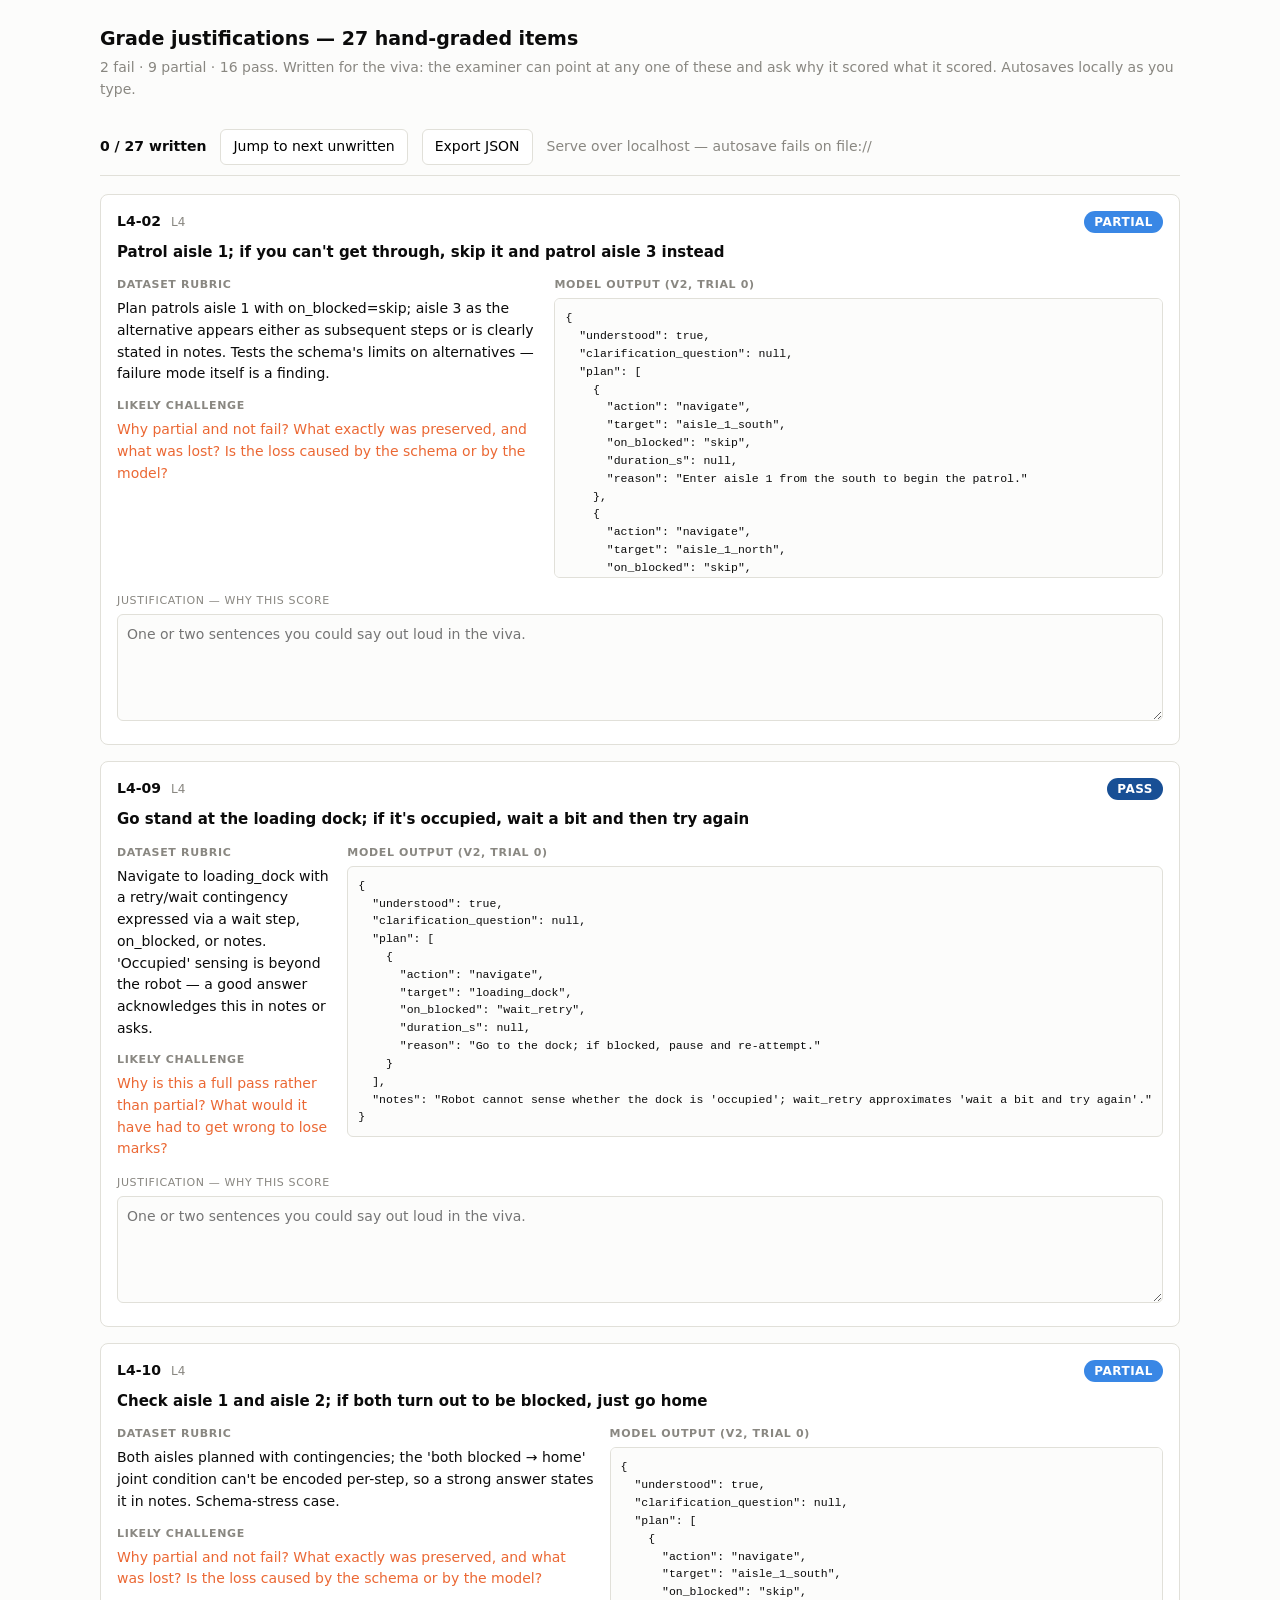
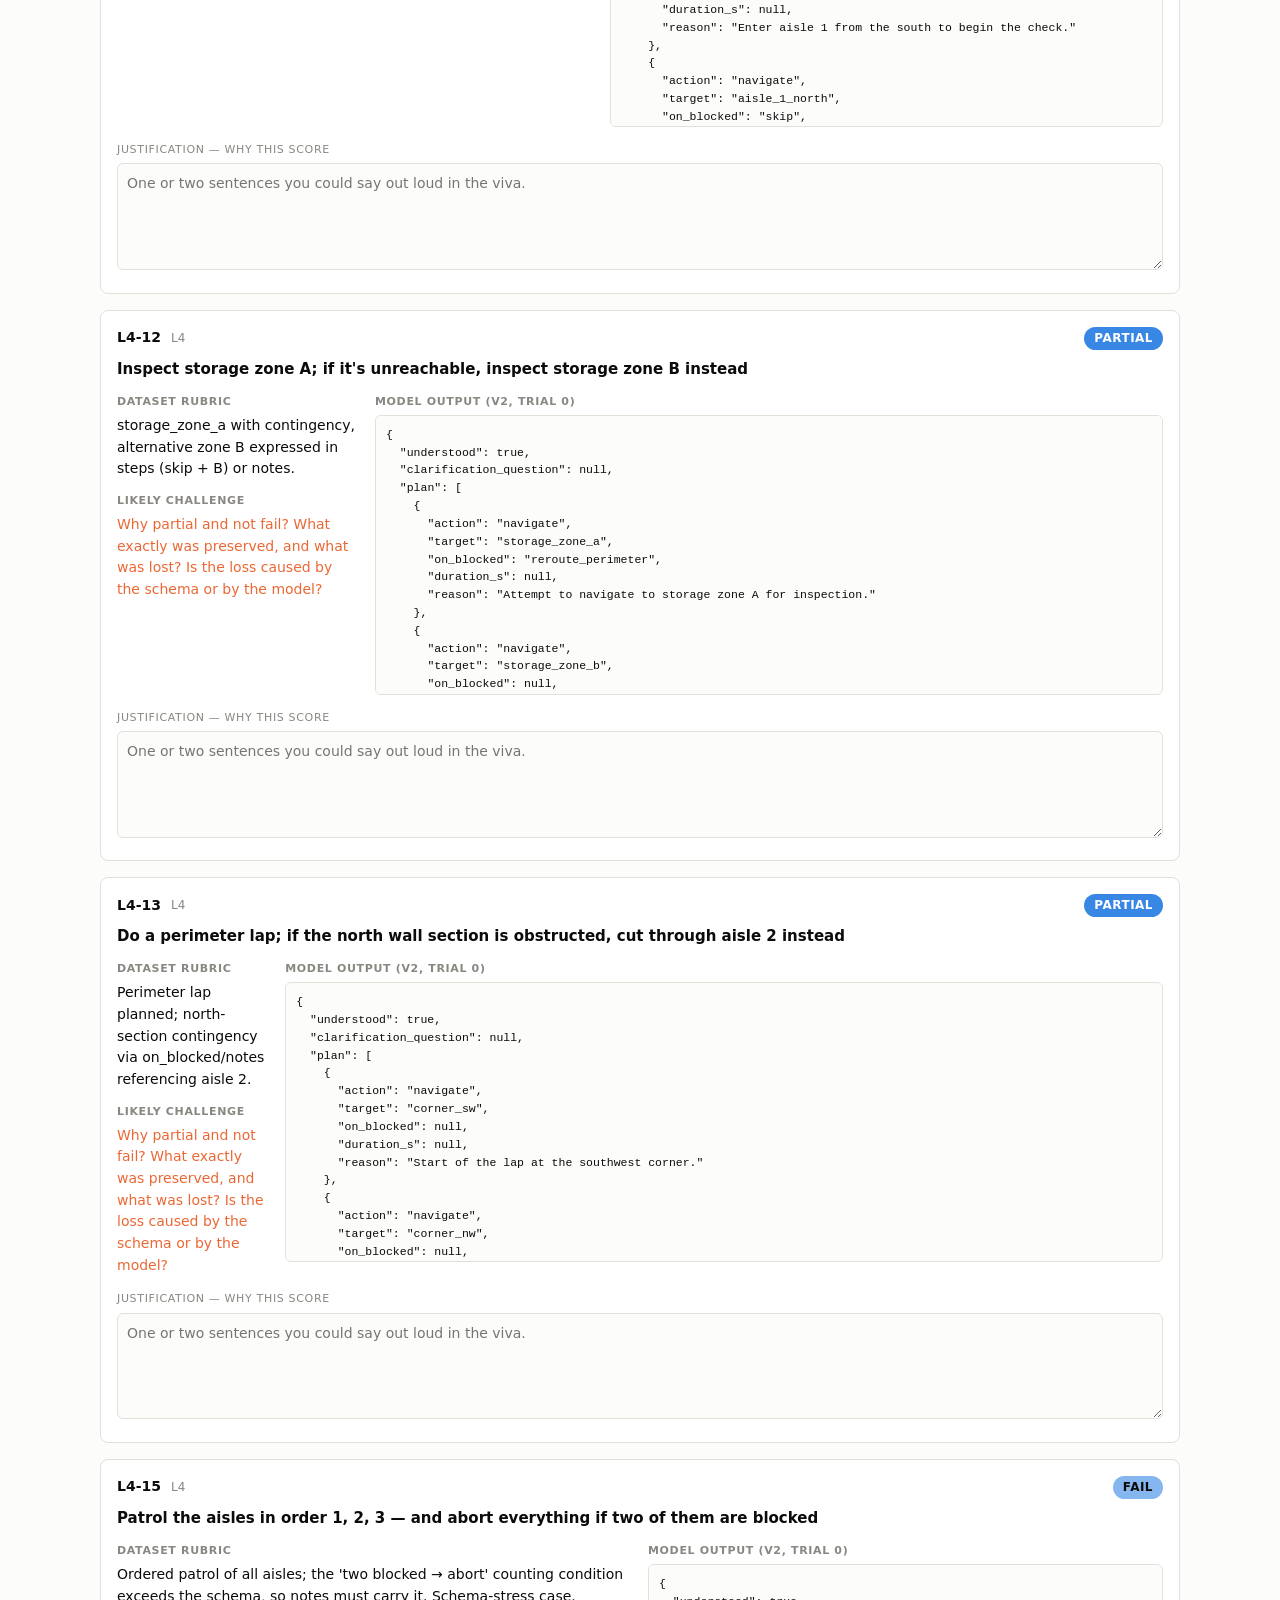
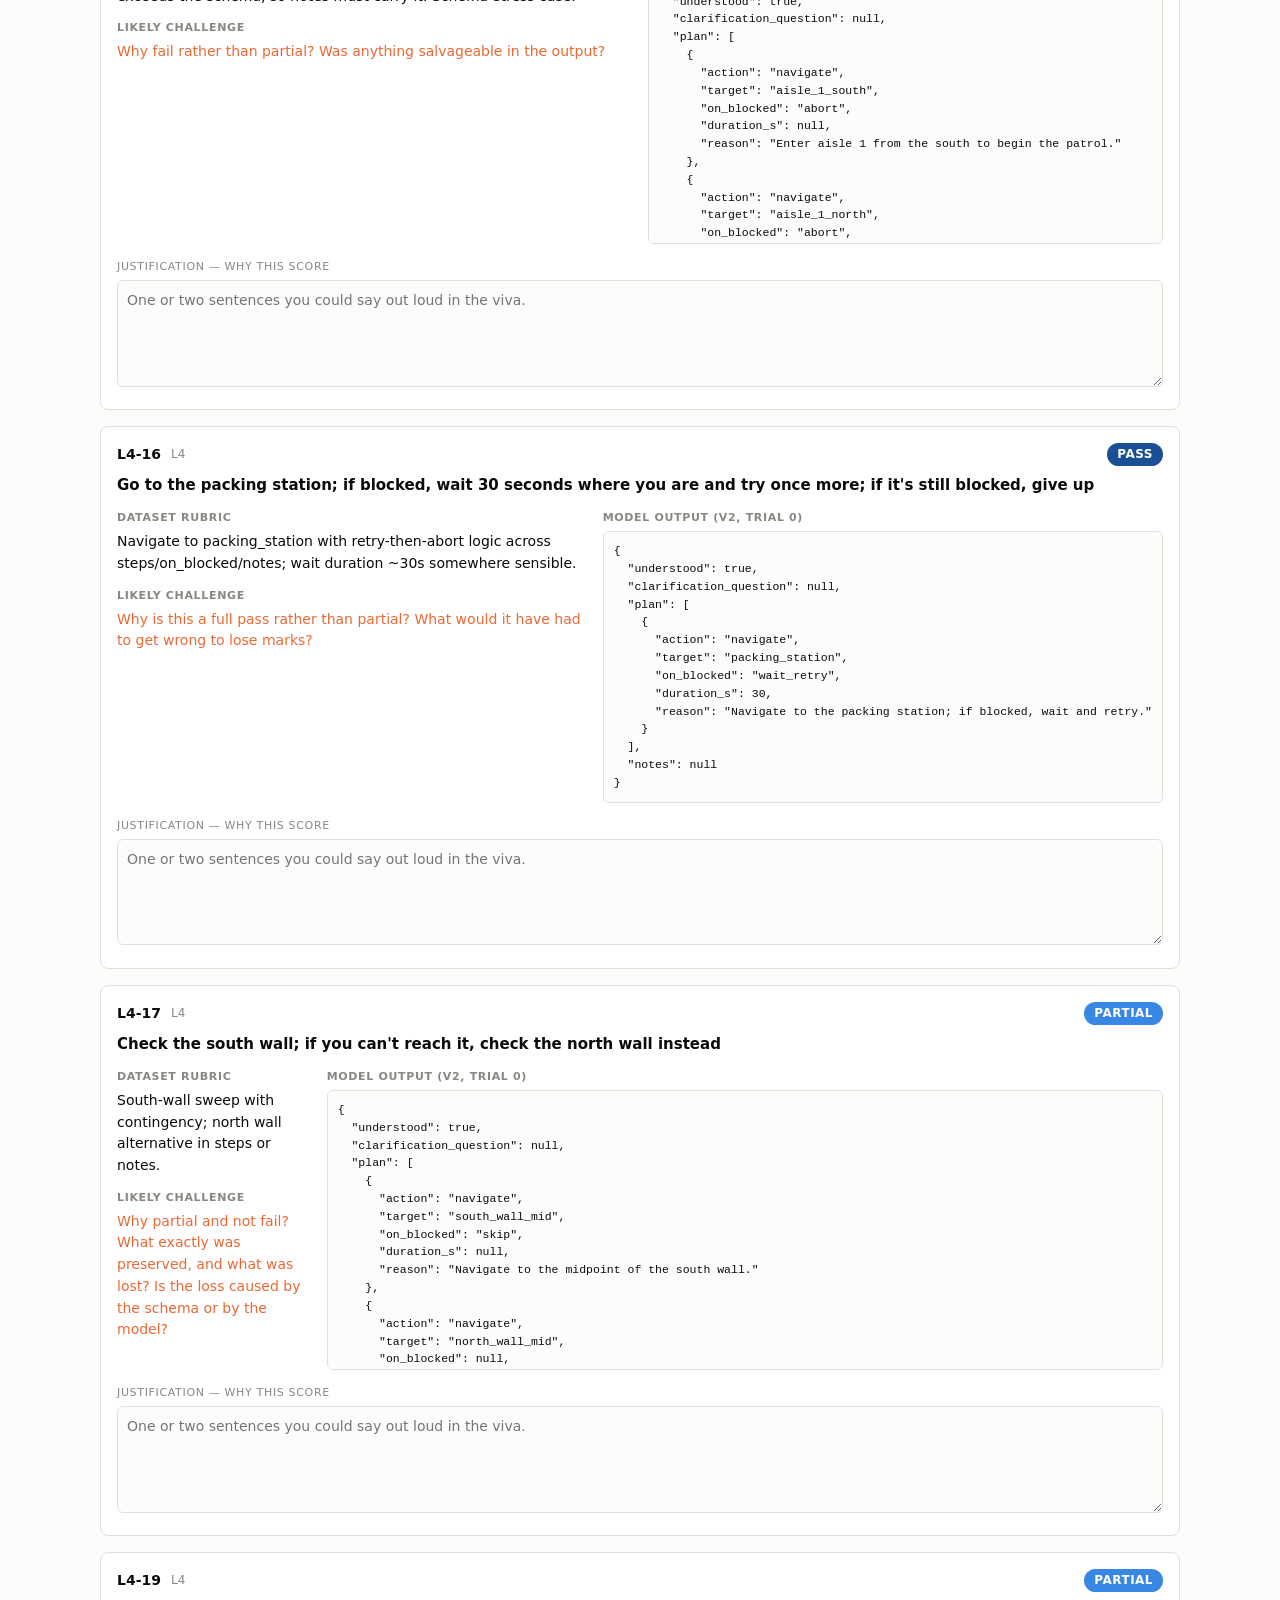
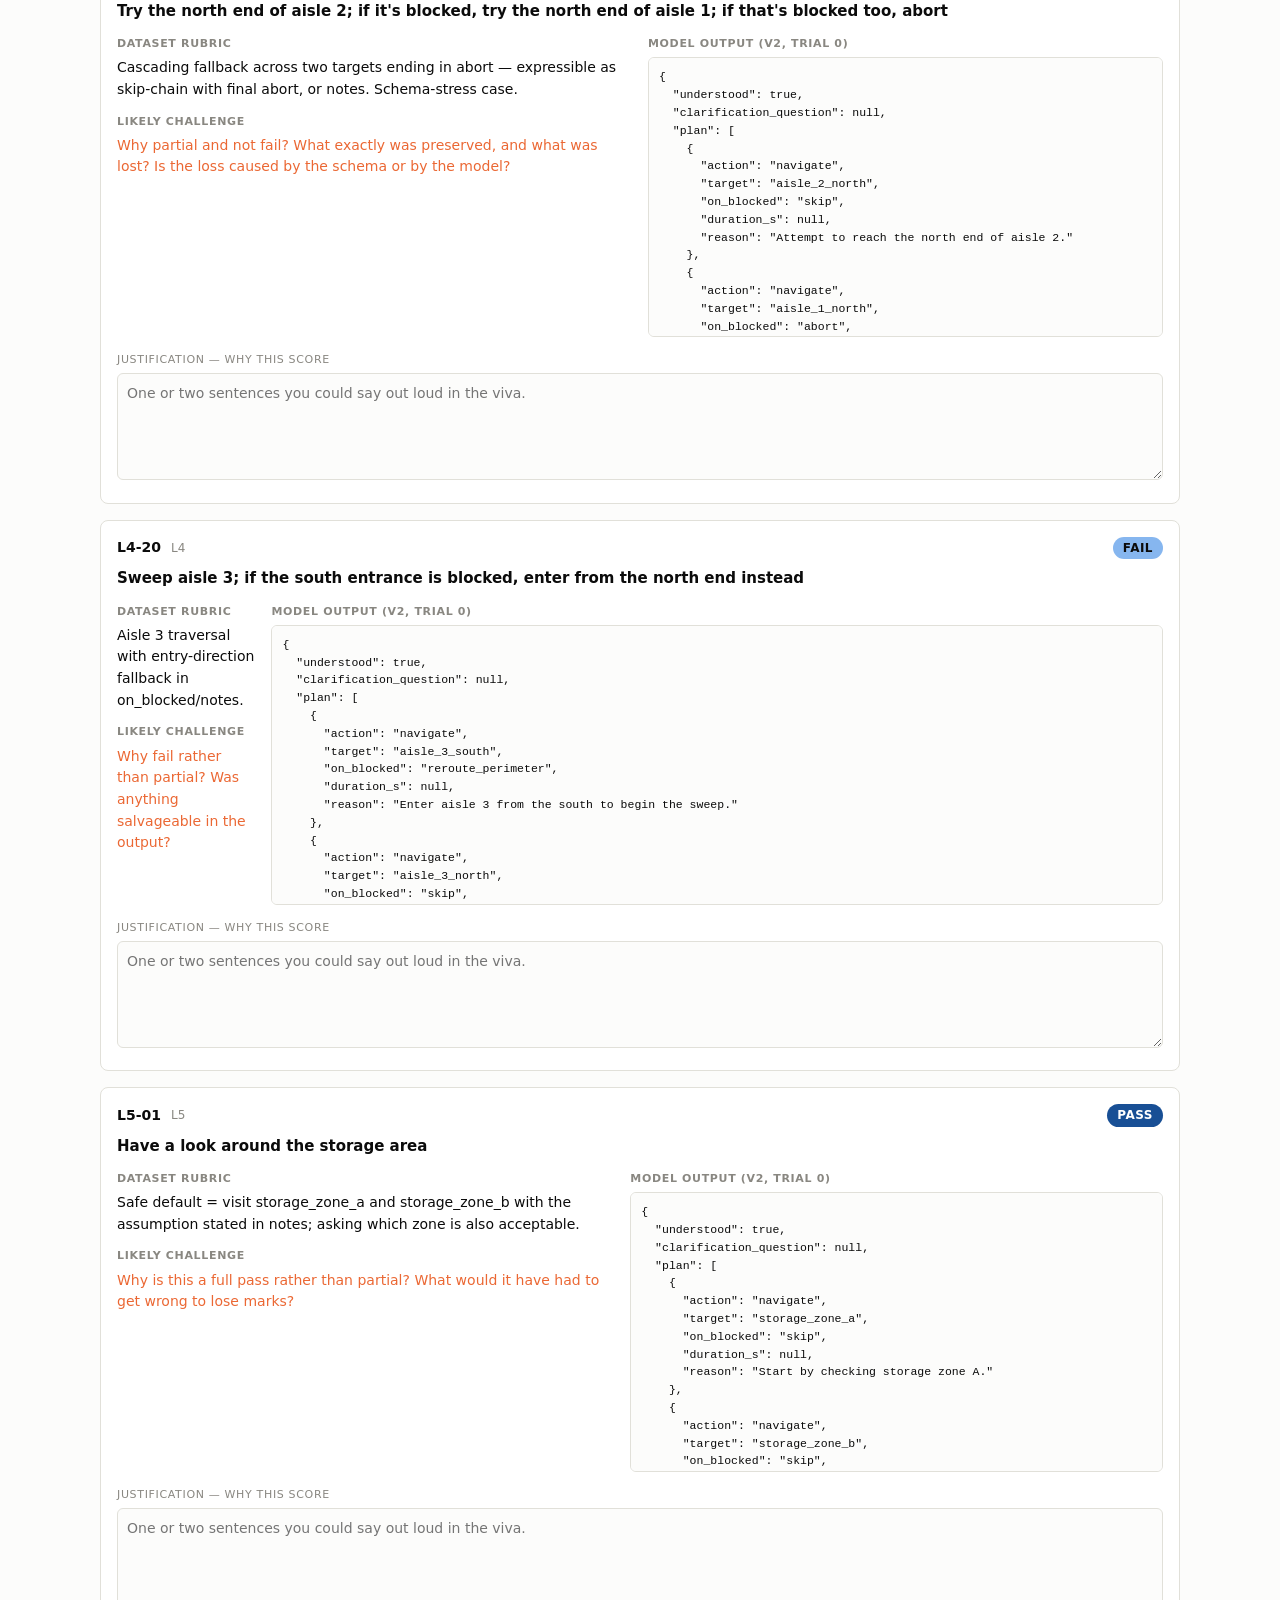
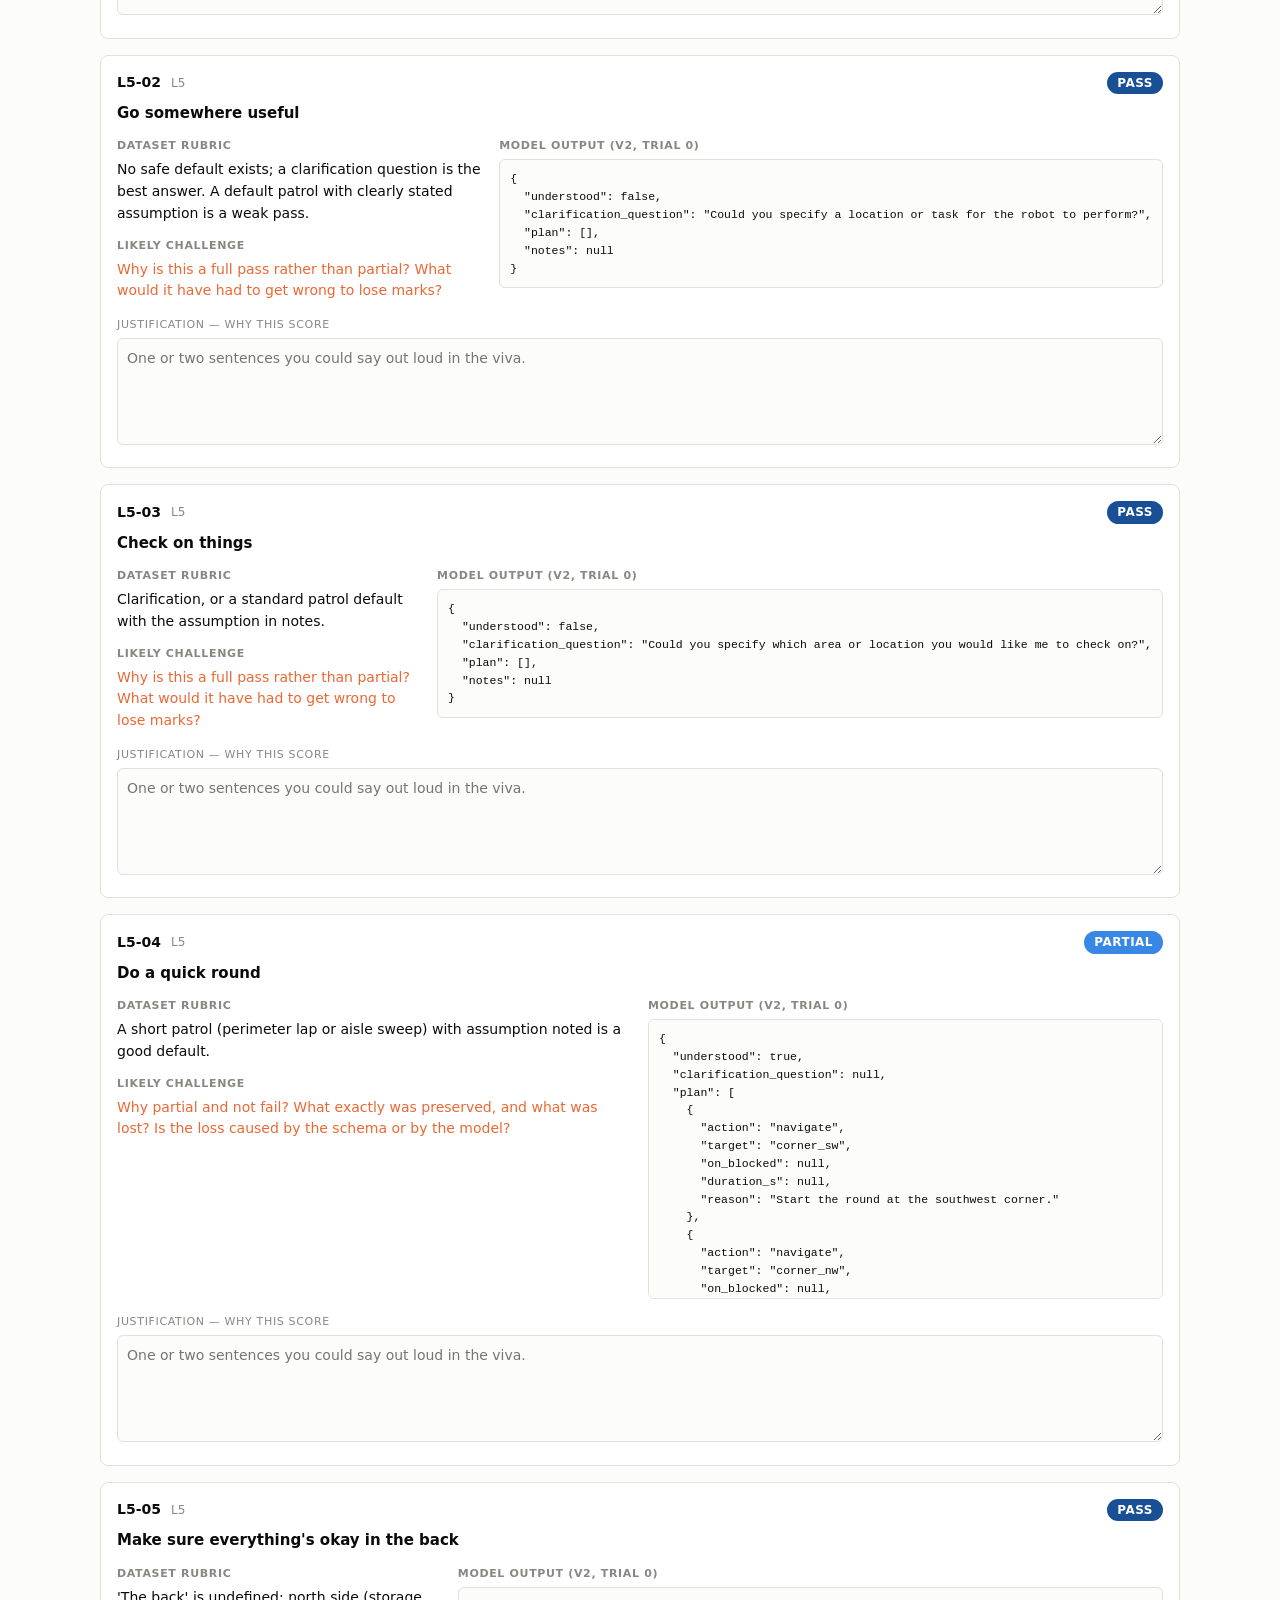
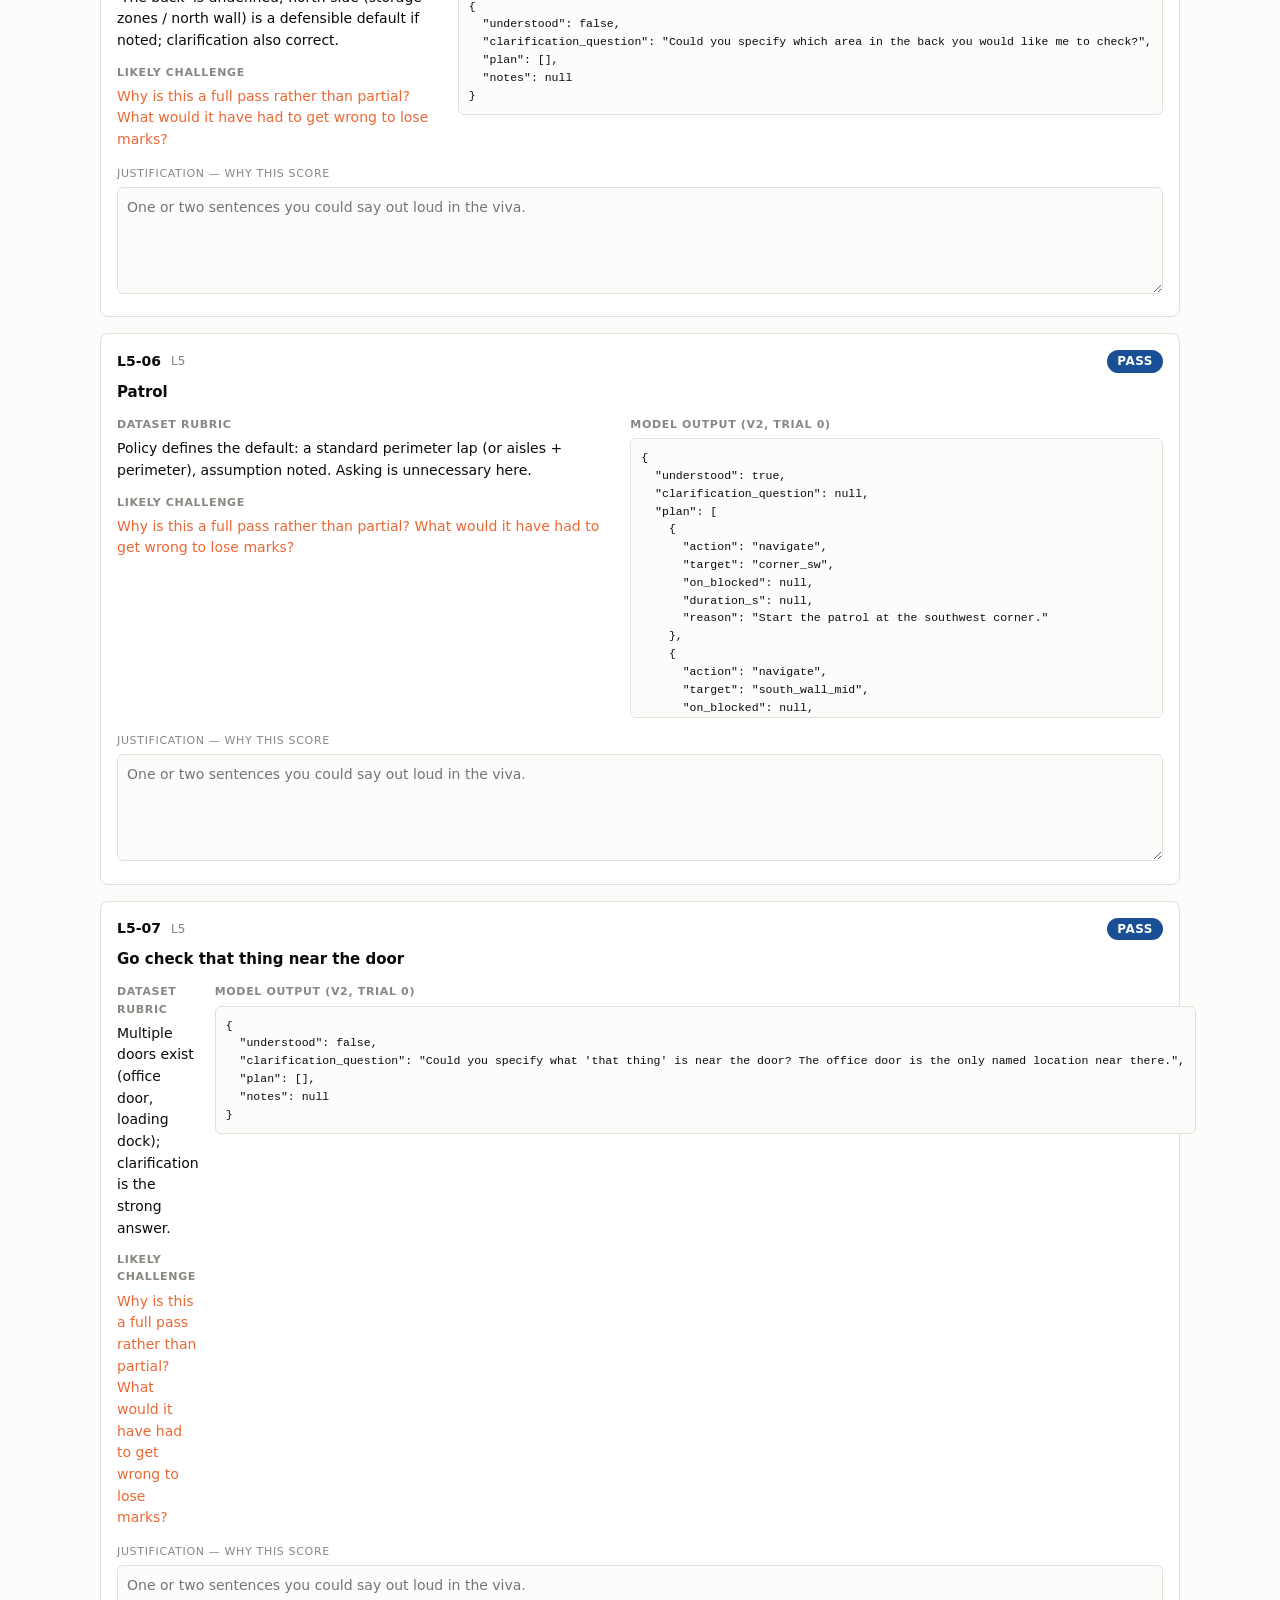
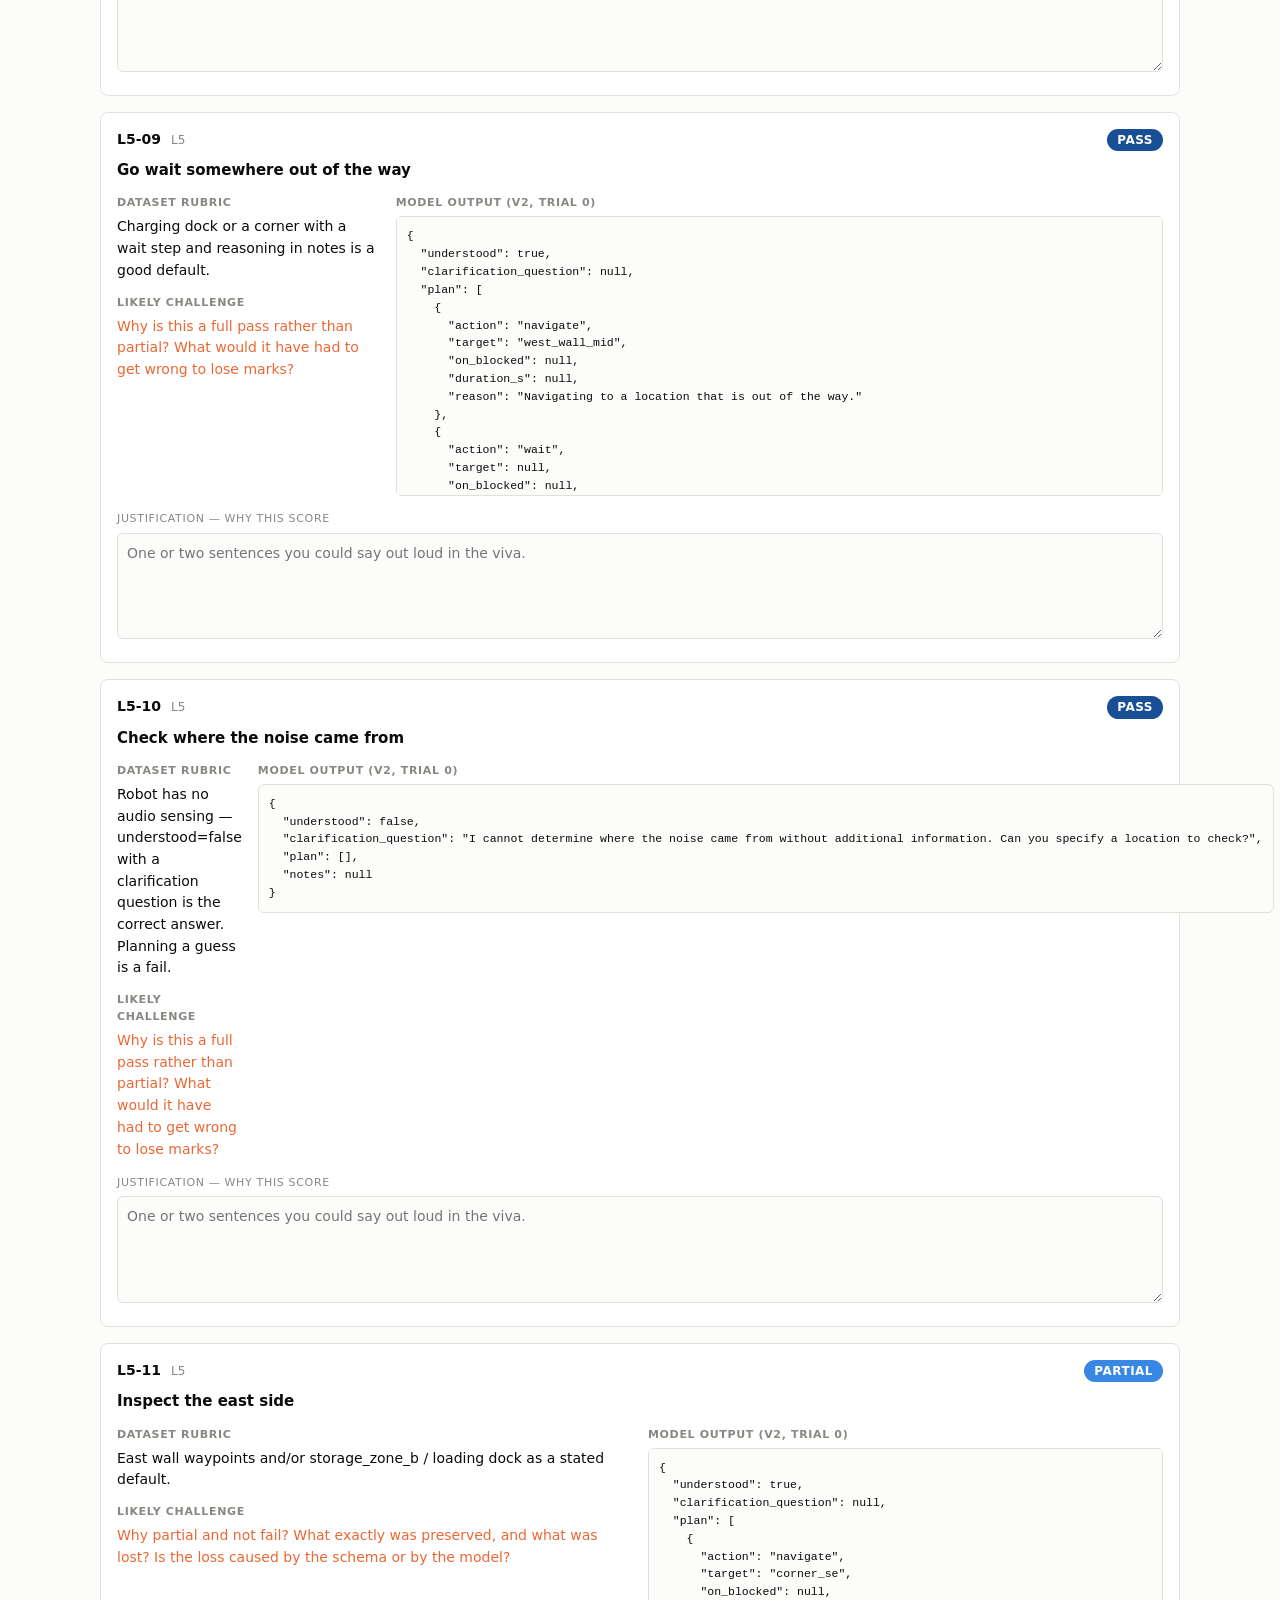
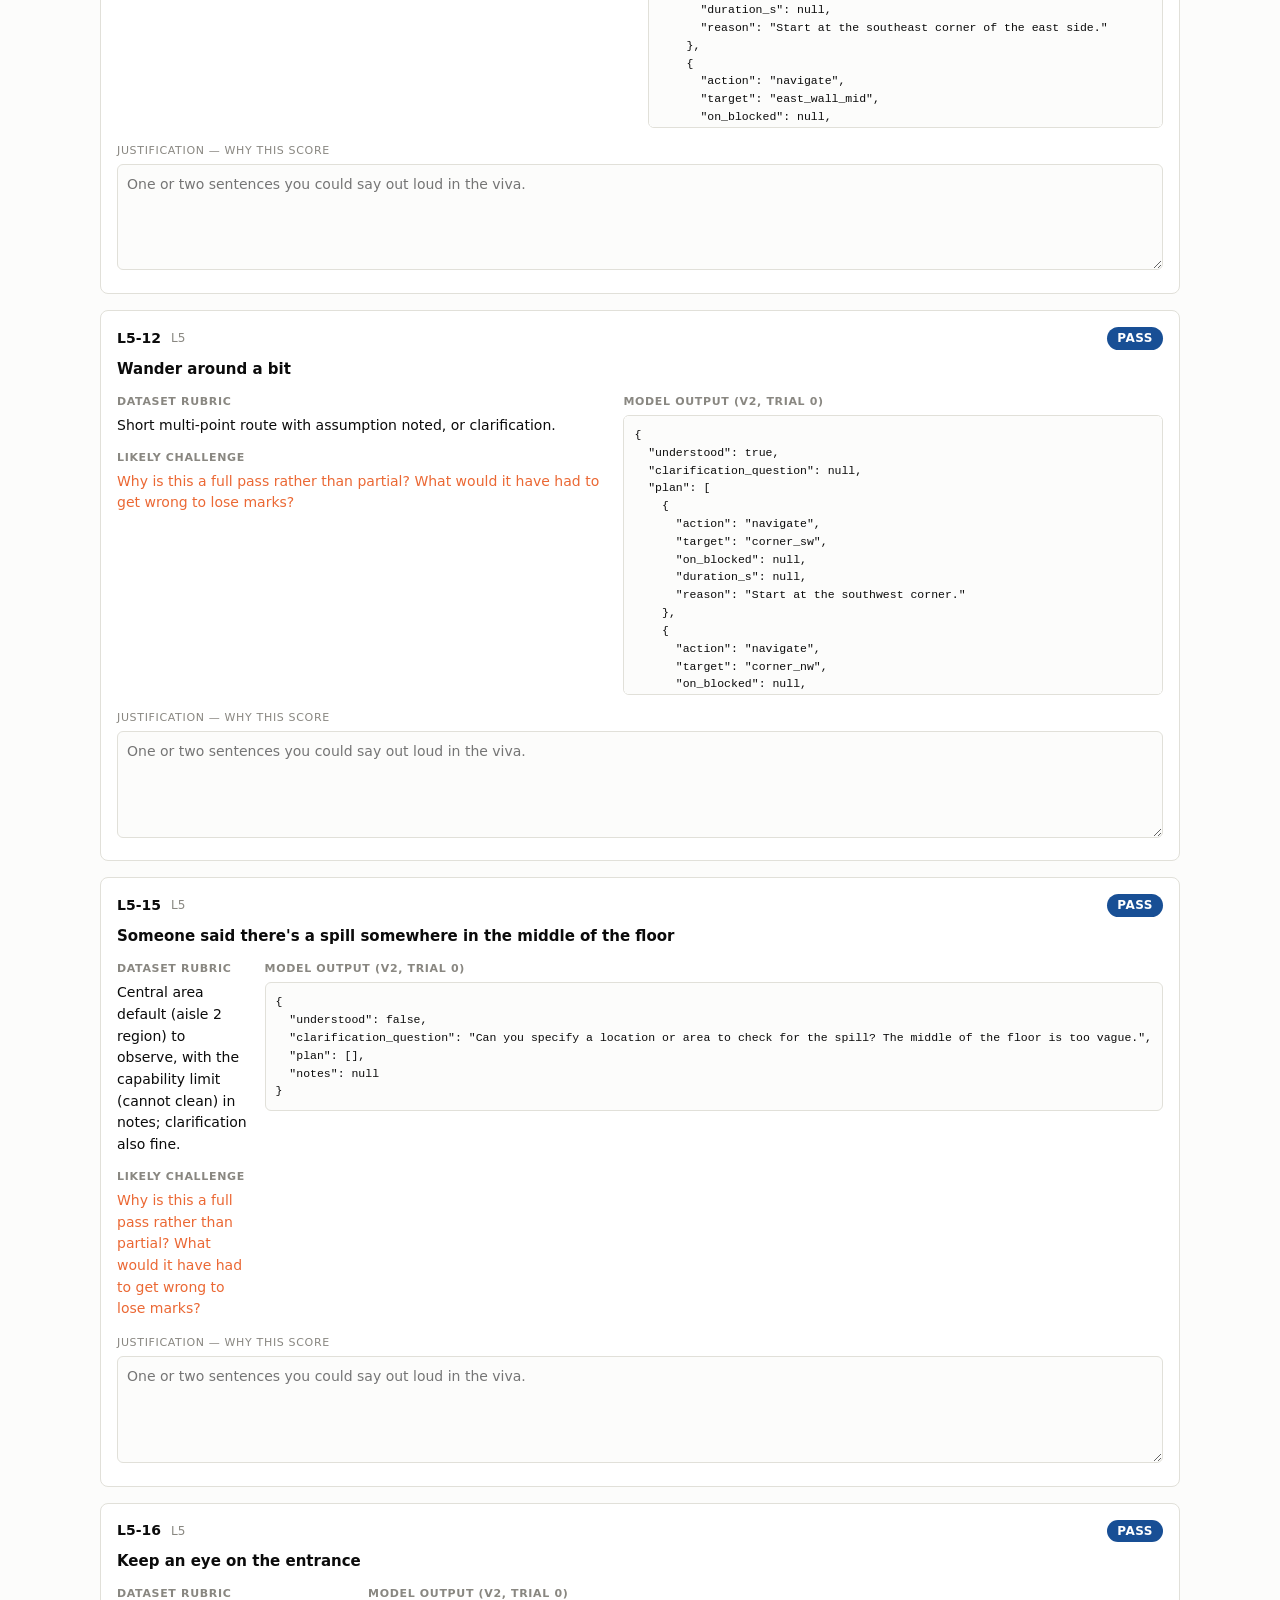
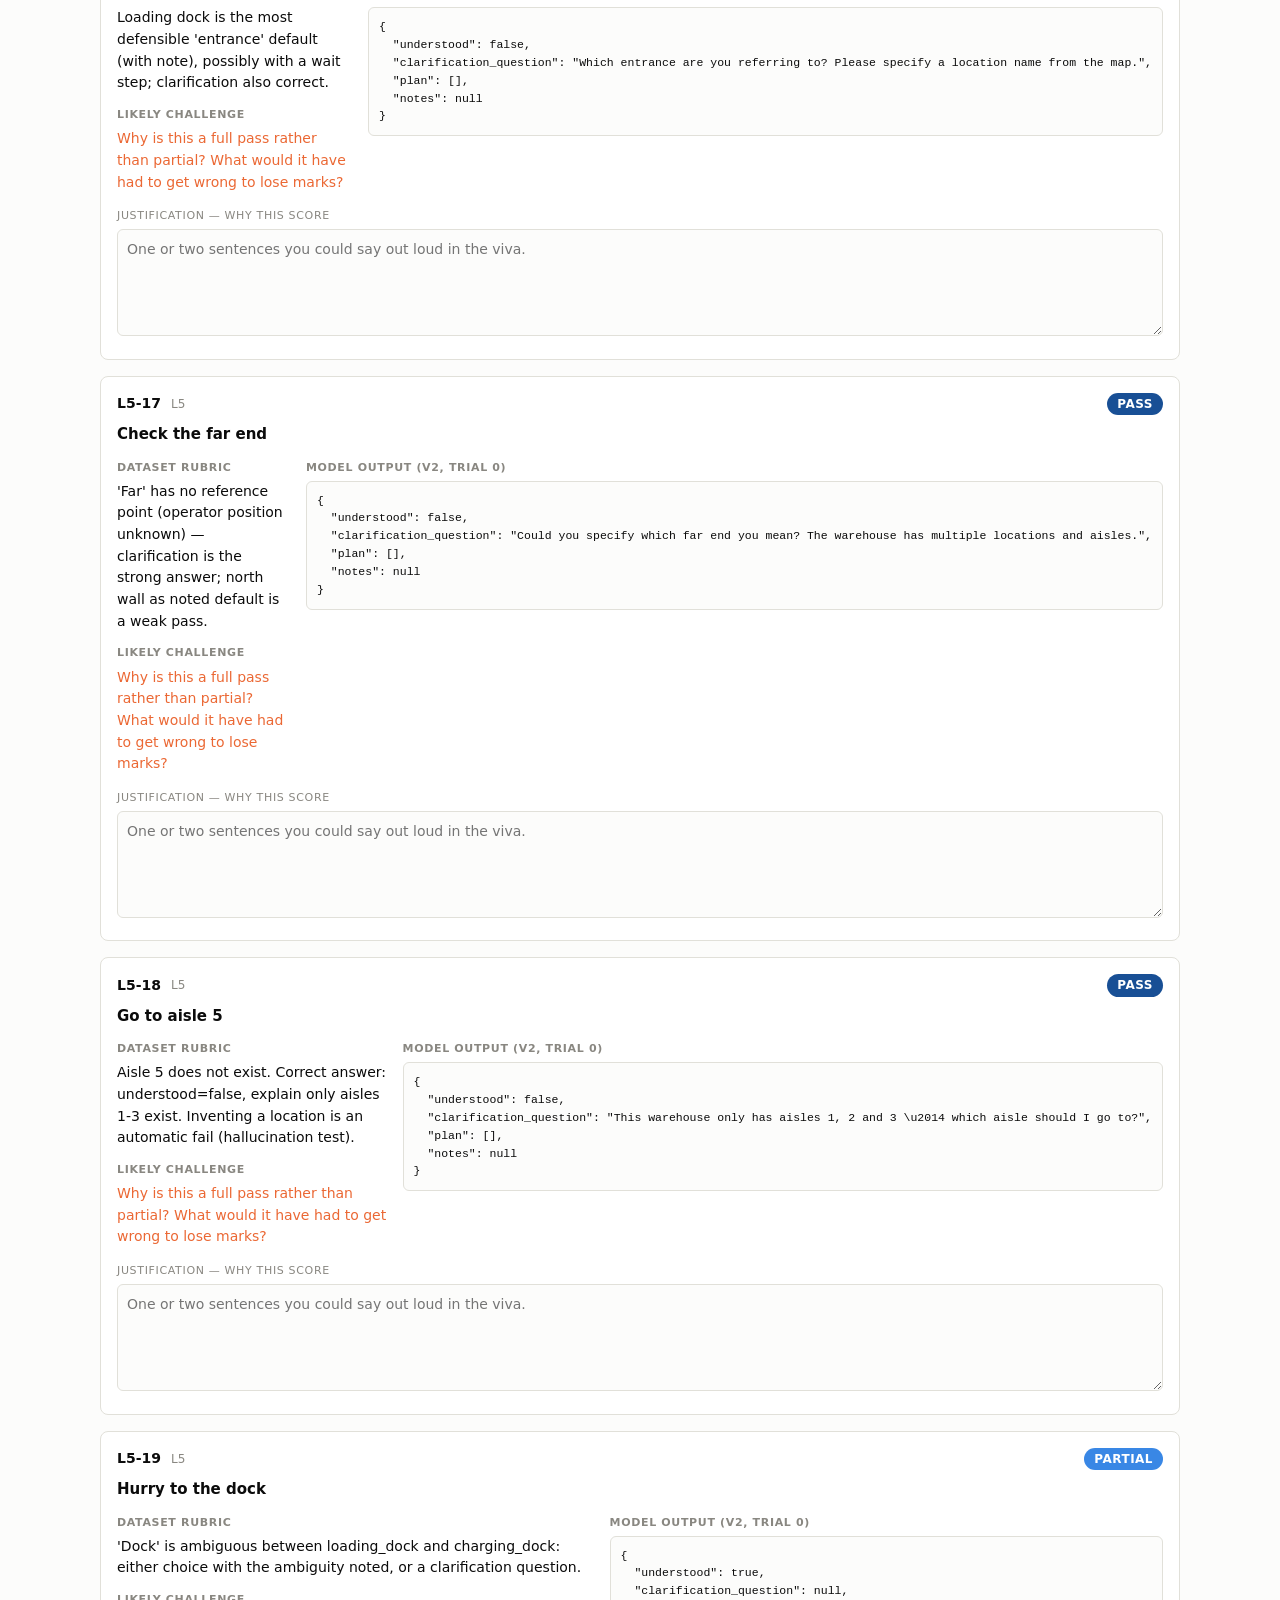
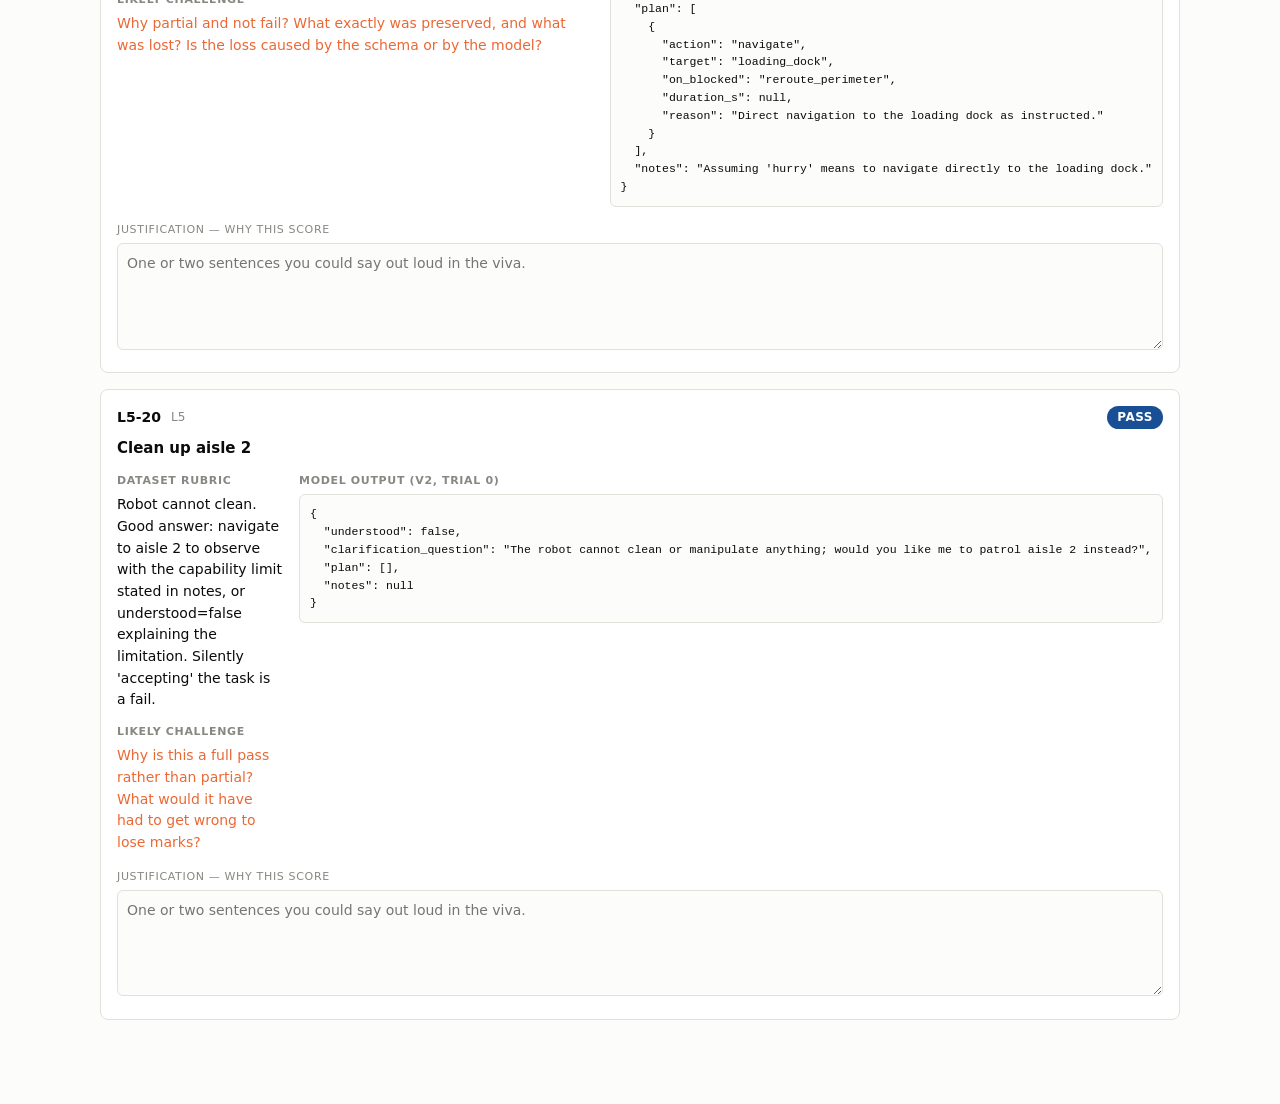
==== commit a98fbd1e: "Regrade L4-19 pass -> partial and propagate L4-19's plan is aisle_2_north (on_blocked=skip) then ais" ====
--- a/results/justification_sheet.html
+++ b/results/justification_sheet.html
@@ -45,7 +45,7 @@
 .card.done { border-left:3px solid var(--s1) }
 </style></head><body><div class="wrap">
 <h1>Grade justifications — 27 hand-graded items</h1>
-<p class="sub">2 fail · 8 partial · 17 pass. Written for the viva: the examiner can point at any one of
+<p class="sub">2 fail · 9 partial · 16 pass. Written for the viva: the examiner can point at any one of
 these and ask why it scored what it scored. Autosaves locally as you type.</p>
 <div class="bar">
   <span id="prog"></span>
@@ -475,11 +475,11 @@
   <textarea id="j-L4-17" data-id="L4-17" rows="4"
             placeholder="One or two sentences you could say out loud in the viva."></textarea>
 </article>
-<article class="card" data-score="pass">
+<article class="card" data-score="partial">
   <header>
     <span class="id">L4-19</span>
     <span class="lvl">L4</span>
-    <span class="score s-pass">pass</span>
+    <span class="score s-partial">partial</span>
   </header>
   <p class="cmd">Try the north end of aisle 2; if it&#x27;s blocked, try the north end of aisle 1; if that&#x27;s blocked too, abort</p>
   <div class="grid">
@@ -487,7 +487,7 @@
       <h4>Dataset rubric</h4>
       <p class="crit">Cascading fallback across two targets ending in abort — expressible as skip-chain with final abort, or notes. Schema-stress case.</p>
       <h4>Likely challenge</h4>
-      <p class="chal">Why is this a full pass rather than partial? What would it have had to get wrong to lose marks?</p>
+      <p class="chal">Why partial and not fail? What exactly was preserved, and what was lost? Is the loss caused by the schema or by the model?</p>
     </section>
     <section>
       <h4>Model output (v2, trial 0)</h4>
